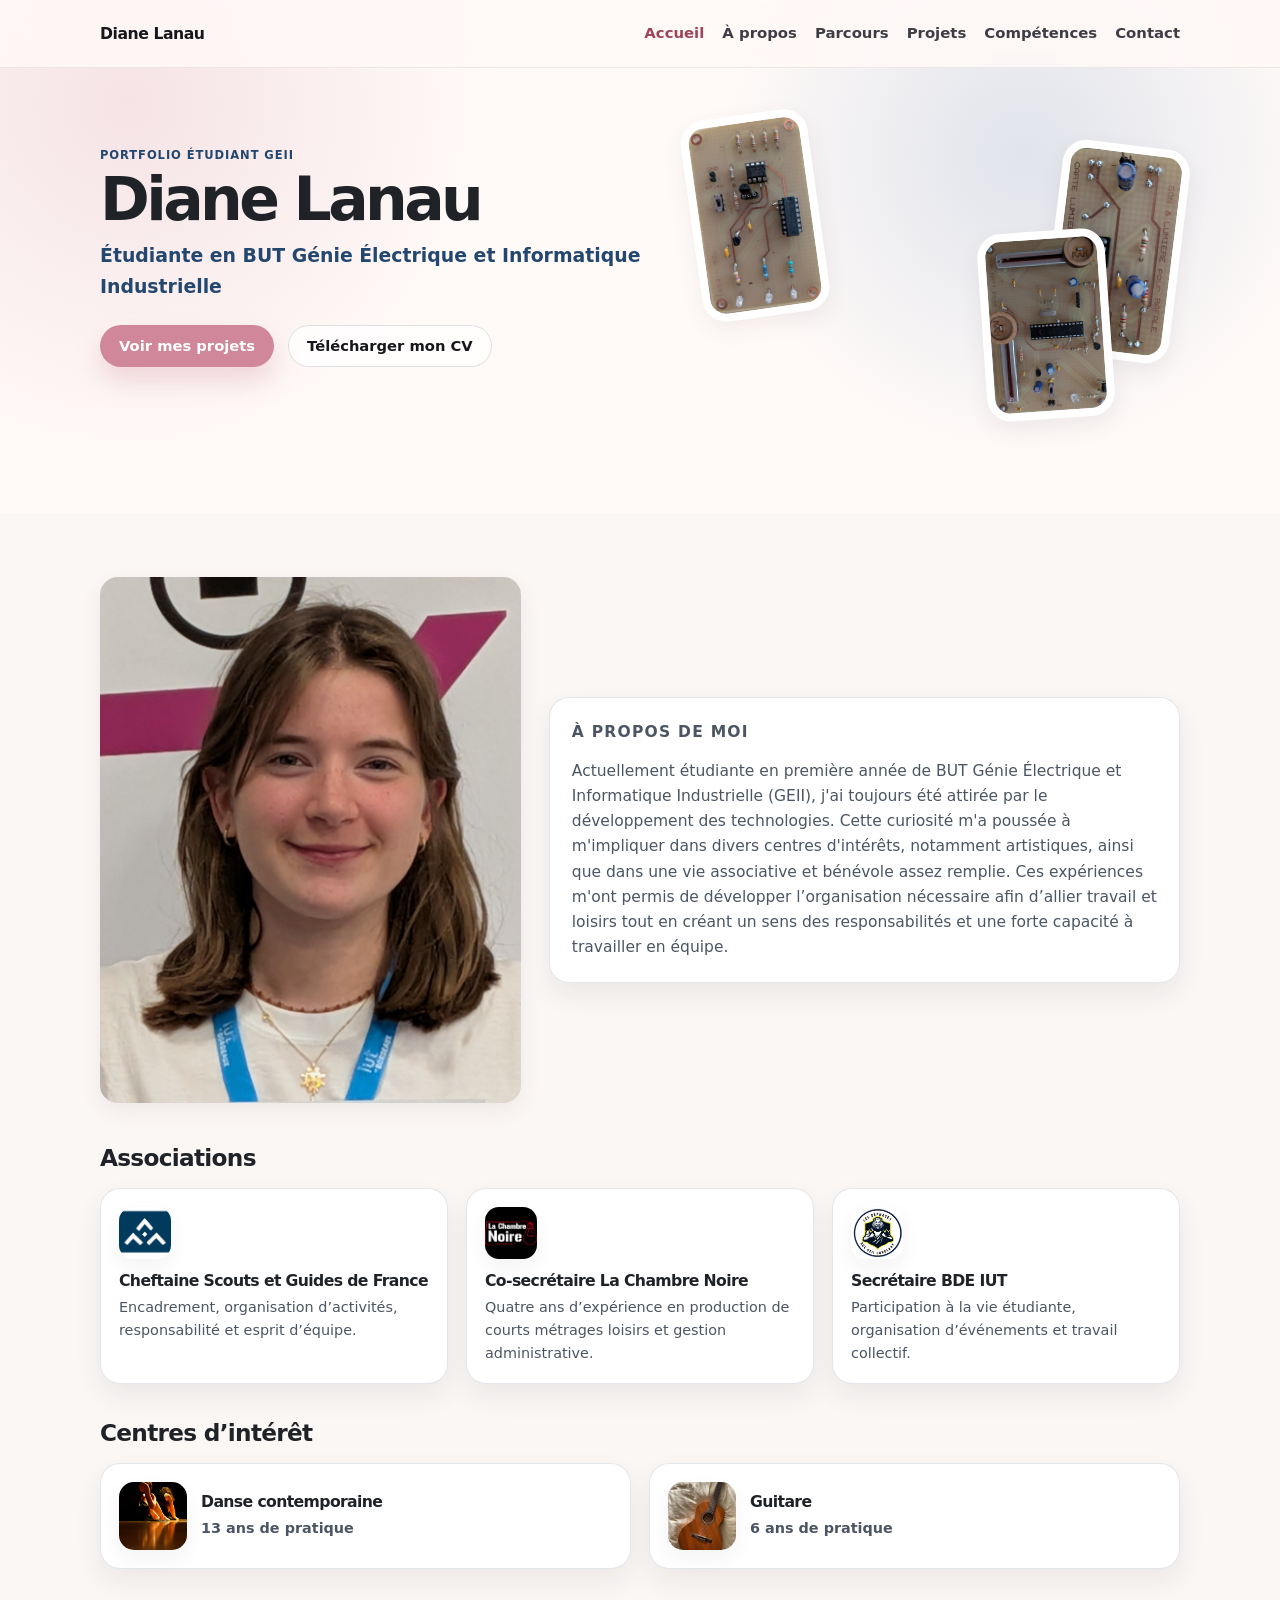
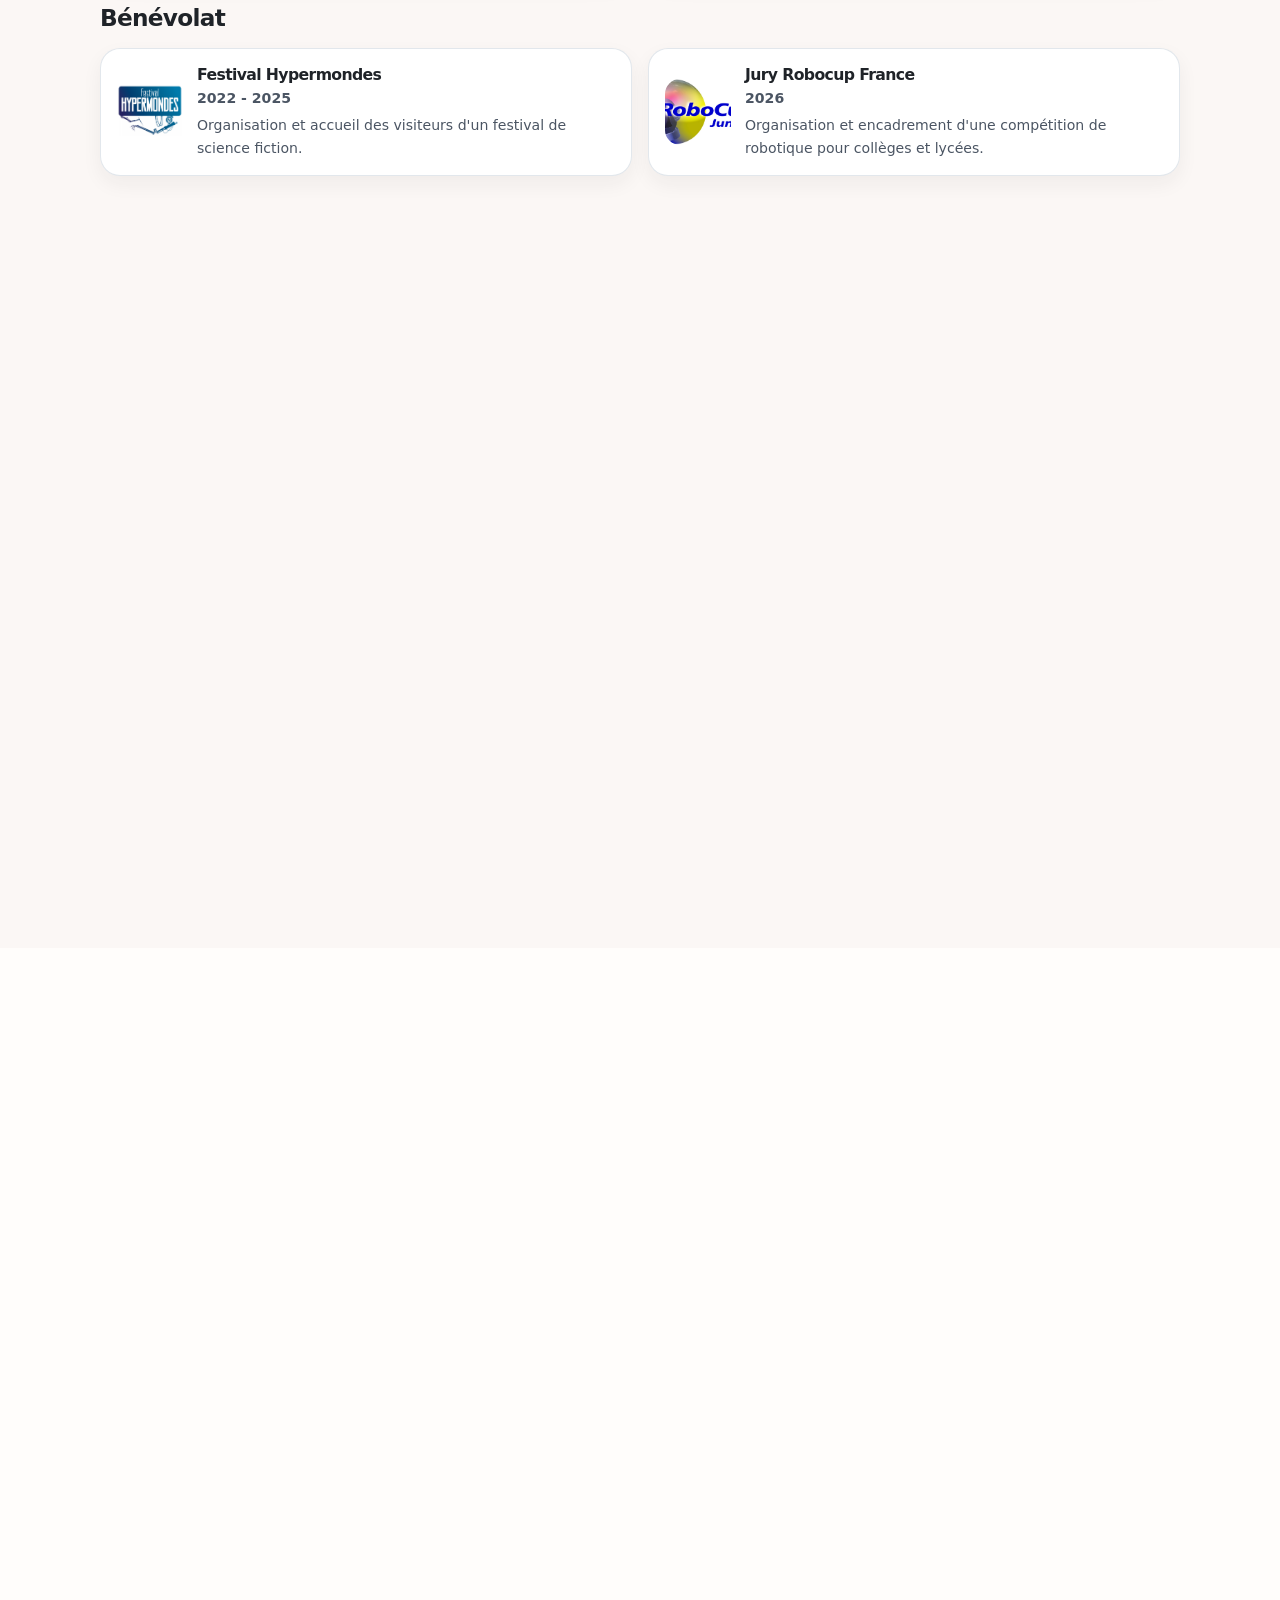
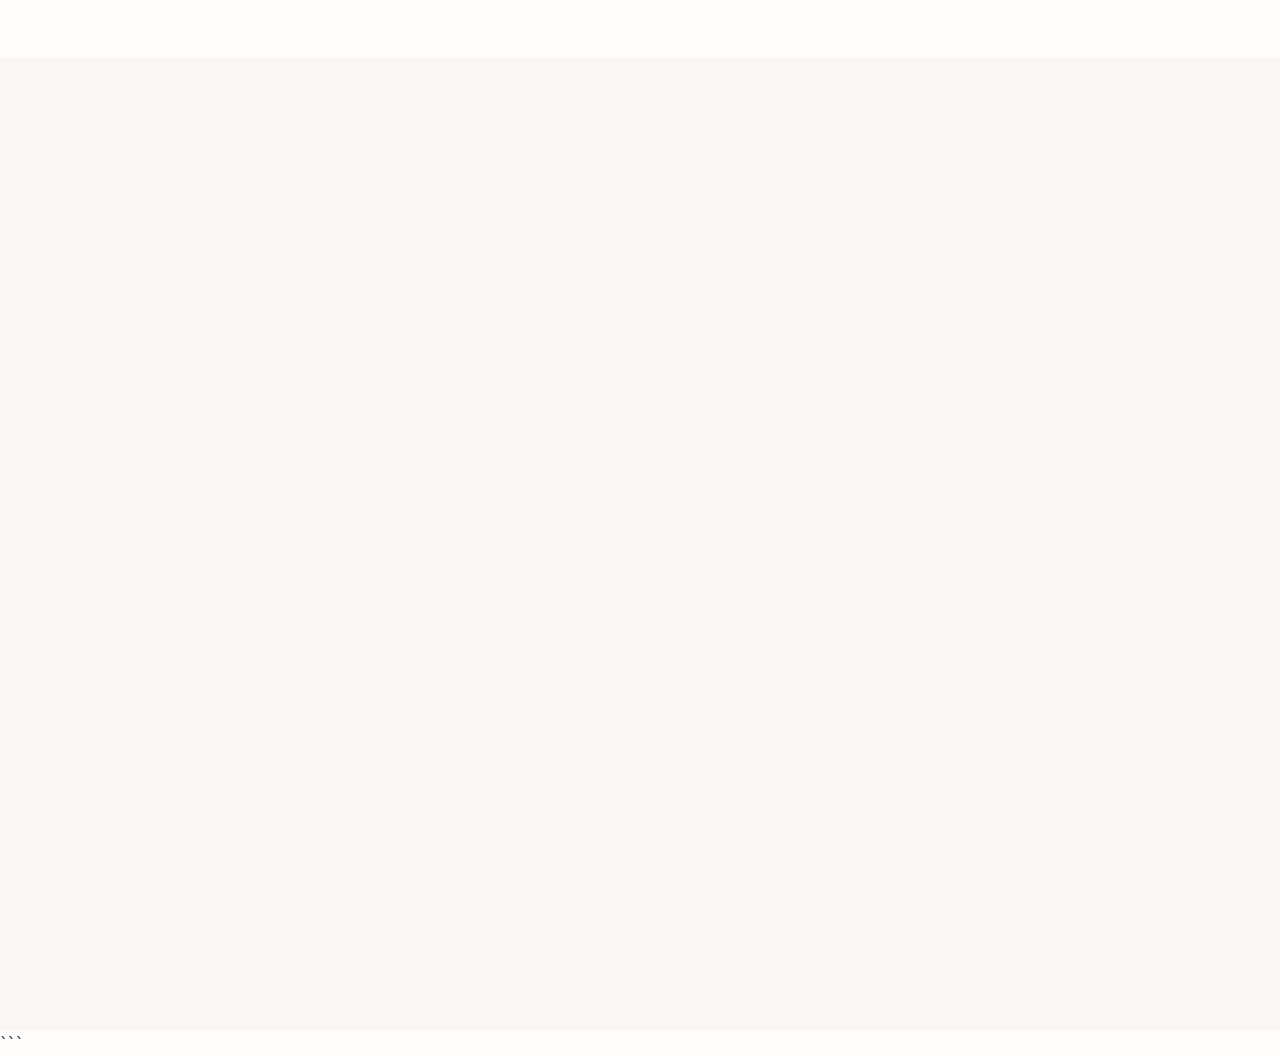
==== index.html @ 077d5410 "Add files via upload" ====
﻿<!DOCTYPE html>
<html lang="fr">
<head>
  <meta charset="UTF-8" />
  <meta name="viewport" content="width=device-width, initial-scale=1.0" />
  <meta name="description" content="Portfolio étudiant de Diane Lanau, étudiante en BUT GEII." />
  <title>Diane Lanau | Portfolio GEII</title>
  <link rel="stylesheet" href="style.css" />

  <style>
    :root {
      --fond-page: #fffdfb;
      --fond-doux: #fbf7f5;
      --fond-carte: #ffffff;

      --rose-poudre: #d7a7b3;
      --rose-poudre-clair: #f7eef1;
      --rose-poudre-fonce: #ad6f7f;

      --bleu-geii: #24476f;
      --bleu-geii-clair: #edf3f9;

      --texte-principal: #1f2328;
      --texte-secondaire: #4b5563;
      --texte-discret: #6b7280;

      --bordure: rgba(36, 71, 111, 0.13);
      --ombre: 0 12px 28px rgba(31, 35, 40, 0.07);
      --ombre-legere: 0 8px 20px rgba(31, 35, 40, 0.055);

      --radius-grand: 20px;
      --radius-moyen: 16px;
      --radius-petit: 12px;
    }

    body {
      color: var(--texte-principal);
      background: var(--fond-page);
      line-height: 1.62;
    }

    .section-padding {
      padding-top: 64px;
      padding-bottom: 64px;
    }

    .soft-bg {
      background: var(--fond-doux);
    }

    .card {
      border: 1px solid var(--bordure);
      box-shadow: var(--ombre);
      border-radius: var(--radius-grand);
      background: var(--fond-carte);
    }

    .section-heading {
      max-width: 760px;
      margin-bottom: 28px;
    }

    .section-heading h2 {
      font-size: clamp(1.45rem, 2.6vw, 2rem);
      line-height: 1.16;
      letter-spacing: -0.03em;
      color: var(--texte-principal);
      margin-bottom: 10px;
    }

    .section-heading p {
      color: var(--texte-secondaire);
      font-size: 0.96rem;
    }

    .compact-heading {
      margin-bottom: 16px;
    }

    .compact-heading h2 {
      font-size: clamp(1.12rem, 2vw, 1.45rem);
    }

    .eyebrow {
      color: var(--bleu-geii);
      font-weight: 750;
      letter-spacing: 0.08em;
      text-transform: uppercase;
      font-size: 0.72rem;
    }

    .hero h1 {
      font-size: clamp(2.3rem, 5.5vw, 3.75rem);
      letter-spacing: -0.06em;
      line-height: 0.95;
      color: var(--texte-principal);
    }

    .hero-subtitle {
      font-size: clamp(0.98rem, 2vw, 1.18rem);
      color: var(--bleu-geii);
      font-weight: 650;
    }

    .hero-intro,
    .card p {
      color: var(--texte-secondaire);
    }

    .intro-card h2 {
      font-size: clamp(1.25rem, 2.2vw, 1.65rem);
      line-height: 1.2;
      letter-spacing: -0.03em;
      color: var(--texte-principal);
    }

    .about-main {
      margin-bottom: 42px;
    }

    .about-detail-block {
      margin-top: 36px;
    }

    /* =====================================================
       À PROPOS : images non techniques plus sobres
    ====================================================== */
    .feature-card,
    .interest-card,
    .volunteer-card {
      padding: 18px;
    }

    .feature-card img {
      width: 52px;
      height: 52px;
      object-fit: cover;
      border-radius: 14px;
      margin-bottom: 12px;
      box-shadow: var(--ombre-legere);
    }

    .feature-card h3,
    .interest-card h3,
    .volunteer-card h3 {
      font-size: 0.98rem;
      line-height: 1.25;
      margin-bottom: 5px;
      color: var(--texte-principal);
    }

    .feature-card p,
    .interest-card p,
    .volunteer-card p {
      font-size: 0.9rem;
      margin-bottom: 0;
    }

    .interest-card {
      display: flex;
      align-items: center;
      gap: 14px;
    }

    .interest-card img {
      width: 68px;
      height: 68px;
      object-fit: cover;
      border-radius: 15px;
      flex: 0 0 68px;
      box-shadow: var(--ombre-legere);
    }

    .tag {
      color: var(--rose-poudre-fonce);
      font-weight: 700;
      font-size: 0.82rem;
      margin-bottom: 5px;
    }

    /* =====================================================
       BÉNÉVOLAT COMPACT
    ====================================================== */
    .volunteer-compact-grid {
      display: grid;
      grid-template-columns: repeat(2, minmax(0, 1fr));
      gap: 16px;
    }

    .volunteer-card.compact {
      display: grid;
      grid-template-columns: 66px 1fr;
      align-items: center;
      gap: 14px;
      padding: 16px;
      box-shadow: var(--ombre-legere);
    }

    .volunteer-card.compact img {
      width: 66px;
      height: 66px;
      object-fit: cover;
      border-radius: 15px;
      margin: 0;
    }

    .volunteer-card.compact h3 {
      margin-bottom: 2px;
      font-size: 0.98rem;
    }

    .volunteer-card.compact p {
      margin: 0;
      font-size: 0.88rem;
    }

    .volunteer-card.compact .tag {
      margin-bottom: 4px;
    }

    /* =====================================================
       PARCOURS
    ====================================================== */
    .timeline {
      position: relative;
    }

    .timeline-item {
      overflow: visible;
    }

    .timeline-item h3 {
      font-size: 1.05rem;
      color: var(--texte-principal);
    }

    /* =====================================================
       PROJETS : cartes plus simples, sans tableaux
    ====================================================== */
    .project-card {
      overflow: hidden;
      display: flex;
      flex-direction: column;
      border-radius: var(--radius-grand);
    }

    .project-card img {
      height: 138px;
      width: 100%;
      object-fit: cover;
      border-bottom: 1px solid var(--bordure);
    }

    .project-content {
      padding: 18px;
      display: flex;
      flex-direction: column;
      flex: 1;
    }

    .project-content h3 {
      font-size: 1rem;
      line-height: 1.25;
      letter-spacing: -0.015em;
      margin-bottom: 9px;
      color: var(--texte-principal);
    }

    .project-content p {
      font-size: 0.9rem;
      margin-bottom: 14px;
    }

    .project-description {
      flex: 1;
    }

    .text-link {
      color: var(--bleu-geii);
      font-weight: 750;
      text-decoration: none;
      font-size: 0.92rem;
      margin-top: auto;
    }

    .text-link:hover {
      color: var(--rose-poudre-fonce);
    }

    /* =====================================================
       COMPÉTENCES : plus linéaires, moins en colonnes
    ====================================================== */
    .competency-grid {
      display: grid;
      grid-template-columns: 1fr;
      gap: 22px;
      max-width: 980px;
      margin: 0 auto;
    }

    .competency-card {
      padding: 0;
      overflow: hidden;
      background: var(--fond-carte);
      border-radius: 22px;
      box-shadow: var(--ombre);
    }

    .competency-header {
      display: grid;
      grid-template-columns: 52px 1fr;
      gap: 16px;
      align-items: start;
      padding: 20px;
      border-bottom: 1px solid var(--bordure);
      background:
        linear-gradient(135deg, rgba(255, 255, 255, 1), rgba(247, 238, 241, 0.72));
    }

    .competency-code {
      width: 52px;
      height: 52px;
      display: grid;
      place-items: center;
      border-radius: 17px;
      background: var(--bleu-geii);
      color: white;
      font-weight: 850;
      font-size: 0.96rem;
      box-shadow: 0 10px 20px rgba(36, 71, 111, 0.18);
    }

    .competency-header h3 {
      font-size: clamp(1.02rem, 1.9vw, 1.25rem);
      line-height: 1.2;
      letter-spacing: -0.025em;
      margin: 2px 0 8px;
      color: var(--texte-principal);
    }

    .competency-header p:last-child {
      margin-bottom: 0;
      font-size: 0.91rem;
    }

    .ac-list {
      display: grid;
      gap: 13px;
      padding: 18px 20px 20px;
    }

    .ac-item {
      border: 1px solid var(--bordure);
      border-radius: var(--radius-moyen);
      background: #ffffff;
      overflow: hidden;
    }

    .ac-item summary {
      list-style: none;
      cursor: pointer;
      padding: 15px 92px 15px 16px;
      position: relative;
      color: var(--texte-principal);
      font-weight: 800;
      font-size: 0.92rem;
      line-height: 1.35;
      background: #ffffff;
    }

    .ac-item summary::-webkit-details-marker {
      display: none;
    }

    .ac-item summary::after {
      content: "ouvrir";
      position: absolute;
      right: 16px;
      top: 15px;
      color: var(--rose-poudre-fonce);
      font-size: 0.7rem;
      text-transform: uppercase;
      letter-spacing: 0.06em;
      font-weight: 850;
    }

    .ac-item[open] summary::after {
      content: "fermer";
    }

    .ac-content {
      padding: 0 16px 16px;
      color: var(--texte-secondaire);
    }

    .criteria-list {
      margin: 10px 0 16px;
      padding-left: 18px;
    }

    .criteria-list li {
      margin-bottom: 6px;
      font-size: 0.9rem;
    }

    .project-links {
      margin-top: 14px;
      padding: 14px;
      border-radius: 14px;
      background:
        linear-gradient(135deg, var(--rose-poudre-clair), var(--bleu-geii-clair));
      border: 1px solid var(--bordure);
    }

    .project-links span {
      display: block;
      margin-bottom: 8px;
      color: var(--rose-poudre-fonce);
      font-size: 0.72rem;
      font-weight: 900;
      text-transform: uppercase;
      letter-spacing: 0.08em;
    }

    .project-link-list {
      display: grid;
      gap: 9px;
    }

    .project-links a {
      display: flex;
      justify-content: space-between;
      gap: 12px;
      align-items: center;
      padding: 10px 12px;
      border-radius: 11px;
      background: rgba(255, 255, 255, 0.88);
      border: 1px solid rgba(36, 71, 111, 0.1);
      color: var(--bleu-geii);
      font-weight: 750;
      text-decoration: none;
      font-size: 0.9rem;
    }

    .project-links a::after {
      content: "→";
      color: var(--rose-poudre-fonce);
      font-weight: 900;
    }

    .project-links a:hover {
      color: var(--rose-poudre-fonce);
    }

    @media (max-width: 900px) {
      .volunteer-compact-grid {
        grid-template-columns: 1fr;
      }

      .section-padding {
        padding-top: 54px;
        padding-bottom: 54px;
      }

      .project-card img {
        height: 128px;
      }
    }

    @media (max-width: 560px) {
      .competency-header {
        grid-template-columns: 1fr;
      }

      .competency-code {
        width: fit-content;
        height: auto;
        padding: 8px 12px;
        border-radius: 999px;
      }

      .volunteer-card.compact {
        grid-template-columns: 58px 1fr;
      }

      .volunteer-card.compact img {
        width: 58px;
        height: 58px;
      }
    }
  </style>

  <script defer src="script.js"></script>
</head>

<body>
  <header class="site-header">
    <nav class="navbar container" aria-label="Navigation principale">
      <a class="logo" href="#accueil" aria-label="Retour à l'accueil">Diane Lanau</a>

      <button class="burger" aria-label="Ouvrir le menu" aria-expanded="false">
        <span></span>
        <span></span>
        <span></span>
      </button>

      <ul class="nav-links">
        <li><a href="#accueil">Accueil</a></li>
        <li><a href="#apropos">À propos</a></li>
        <li><a href="#parcours">Parcours</a></li>
        <li><a href="#projets">Projets</a></li>
        <li><a href="#competences">Compétences</a></li>
        <li><a href="#contact">Contact</a></li>
      </ul>
    </nav>
  </header>

  <main>
    <section id="accueil" class="hero section-padding">
      <div class="container hero-grid reveal">
        <div class="hero-text">
          <p class="eyebrow">Portfolio étudiant GEII</p>

          <h1>Diane Lanau</h1>

          <p class="hero-subtitle">
            Étudiante en BUT Génie Électrique et Informatique Industrielle
          </p>

          <div class="hero-actions">
            <a class="btn btn-primary" href="#projets">Voir mes projets</a>

            <a class="btn btn-secondary" href="assets/cv/cv-diane-lanau.pdf" download>
              Télécharger mon CV
            </a>
          </div>
        </div>

        <div class="hero-visual" aria-label="Photos et projets électroniques">
          

          <img
            class="floating-card floating-card-1"
            src="assets/images/photos/hero-project-1.jpg"
            alt="Emplacement image projet électronique 1"
          />

          <img
            class="floating-card floating-card-2"
            src="assets/images/photos/hero-project-2.jpg"
            alt="Emplacement image projet électronique 2"
          />

          <img
            class="floating-card floating-card-3"
            src="assets/images/photos/hero-project-3.jpg"
            alt="Emplacement image projet électronique 3"
          />
        </div>
      </div>
    </section>

    <section id="apropos" class="section-padding soft-bg">
      <div class="container reveal">
        <div class="two-columns about-main">
          <div class="image-frame">
            <img
              src="assets/images/photos/about.jpg"
              alt="Photo ou illustration pour la section à propos"
            />
          </div>

          <article class="card intro-card">
            <p class="eyebrow">À propos de moi</p>

            <p>
              Actuellement étudiante en première année de BUT Génie Électrique et Informatique Industrielle (GEII), j'ai toujours été attirée par le développement des technologies. 
              Cette curiosité m'a poussée à m'impliquer dans divers centres d'intérêts, notamment artistiques, ainsi que dans une vie associative et bénévole assez remplie.
              Ces expériences m'ont permis de développer l’organisation nécessaire afin d’allier travail et loisirs tout en créant un sens des responsabilités et une forte capacité à travailler en équipe.
            </p>
          </article>
        </div>

        <div class="about-detail-block">
          <div class="section-heading compact-heading">
            <h2>Associations</h2>
          </div>

          <div class="card-grid three-cols">
            <article class="card feature-card">
              <img
                src="assets/images/photos/association-scouts.jpg"
                alt="Emplacement logo Scouts et Guides de France"
              />

              <h3>Cheftaine Scouts et Guides de France</h3>

              <p>
                Encadrement, organisation d’activités, responsabilité et esprit d’équipe.
              </p>
            </article>

            <article class="card feature-card">
              <img
                src="assets/images/photos/association-chambre-noire.jpg"
                alt="Emplacement logo La Chambre Noire"
              />

              <h3>Co-secrétaire La Chambre Noire</h3>

              <p>
                Quatre ans d’expérience en production de courts métrages loisirs et gestion administrative.
              </p>
            </article>

            <article class="card feature-card">
              <img
                src="assets/images/photos/association-bde.jpg"
                alt="Emplacement logo BDE IUT"
              />

              <h3>Secrétaire BDE IUT</h3>

              <p>
                Participation à la vie étudiante, organisation d’événements
                et travail collectif.
              </p>
            </article>
          </div>
        </div>

        <div class="about-detail-block">
          <div class="section-heading compact-heading">
            <h2>Centres d’intérêt</h2>
          </div>

          <div class="card-grid two-cols">
            <article class="card interest-card">
              <img
                src="assets/images/photos/danse.jpg"
                alt="Emplacement image danse contemporaine"
              />

              <div>
                <h3>Danse contemporaine</h3>
                <p class="tag">13 ans de pratique</p>
              </div>
            </article>

            <article class="card interest-card">
              <img
                src="assets/images/photos/guitare.jpg"
                alt="Emplacement image guitare"
              />

              <div>
                <h3>Guitare</h3>
                <p class="tag">6 ans de pratique</p>
              </div>
            </article>
          </div>
        </div>

        <div class="about-detail-block">
          <div class="section-heading compact-heading">
            <h2>Bénévolat</h2>
          </div>

          <div class="volunteer-compact-grid">
            <article class="card volunteer-card compact">
              <img
                src="assets/images/photos/hypermondes.jpg"
                alt="Emplacement image Festival Hypermondes"
              />

              <div>
                <h3>Festival Hypermondes</h3>
                <p class="tag">2022 - 2025</p>
                <p>
                  Organisation et accueil des visiteurs d'un festival de science fiction.
                </p>
              </div>
            </article>

            <article class="card volunteer-card compact">
              <img
                src="assets/images/photos/robocup.jpg"
                alt="Emplacement image Jury Robocup France"
              />

              <div>
                <h3>Jury Robocup France</h3>
                <p class="tag">2026</p>
                <p>
                  Organisation et encadrement d'une compétition de robotique pour collèges et lycées.
                </p>
              </div>
            </article>
          </div>
        </div>
      </div>
    </section>

    <section id="parcours" class="section-padding soft-bg">
      <div class="container reveal">
        <div class="section-heading">
          <p class="eyebrow">Chronologie</p>

          <h2>Parcours</h2>
        </div>

        <div class="timeline">
          <article class="timeline-item card">
            <span class="timeline-date">2025-2026</span>
            <h3>BUT GEII</h3>
            <p>
              Première année en Génie Électrique et Informatique Industrielle :
              électronique, automatisme, informatique industrielle et électrotechnique.
            </p>
          </article>

          <article class="timeline-item card">
            <span class="timeline-date">2025-2026</span>
            <h3>DU ROBOTIQUE</h3>
            <p>
              Diplôme Universitaire parallèle en robotique autonome.
            </p>
          </article>

          <article class="timeline-item card">
            <span class="timeline-date">2025</span>
            <h3>Baccalauréat Général</h3>
            <p>
              Baccalauréat Général Anglais SVT - Mention Bien - Spécialités Mathématiques, Physique-Chimie, Sciences et Vie de la Terre.
            </p>
          </article>
        </div>
      </div>
    </section>

    <section id="projets" class="section-padding">
      <div class="container reveal">
        <div class="section-heading">
          <p class="eyebrow">Réalisations</p>

          <h2>Projets</h2>
        </div>

        <div class="card-grid three-cols">
          <article class="card project-card">
            <img
              src="assets/images/photos/project-rafale-card.jpg"
              alt="Emplacement image carte lumière Rafale miniature"
            />

            <div class="project-content">
              <h3>Carte lumière pour Rafale miniature</h3>

              <p class="project-description">
                Premier projet de découverte autour du circuit imprimé. Il m’a permis de comprendre
                les bases du routage, de la fabrication d’une carte et des premières vérifications
                à l’aide d’appareils de mesure.
              </p>

              <a class="text-link" href="pages/projet-rafale.html">
                Voir le projet
              </a>
            </div>
          </article>

          <article class="card project-card">
            <img
              src="assets/images/photos/project-thermometre-card.jpg"
              alt="Emplacement image thermomètre de bain avec LEDs"
            />

            <div class="project-content">
              <h3>Thermomètre de bain avec LEDs</h3>

              <p class="project-description">
                Projet de conception plus complet autour d’un thermomètre indiquant la température
                de l’eau grâce à trois LEDs. Il montre une progression dans le dimensionnement,
                la conception préliminaire et la vérification.
              </p>

              <a class="text-link" href="pages/projet-thermometre.html">
                Voir le projet
              </a>
            </div>
          </article>

          <article class="card project-card">
            <img
              src="assets/images/photos/project-kart-card.jpg"
              alt="Emplacement image kart à hélice"
            />

            <div class="project-content">
              <h3>Kart à Hélice télécommandé</h3>

              <p class="project-description">
                Projet complet mêlant toutes les phases de création d'un projet.
                Le système repose sur un émetteur, un récepteur et une liaison infrarouge permettant
                de piloter un kart.
              </p>

              <a class="text-link" href="pages/projet-kah.html">
                Voir le projet
              </a>
            </div>
          </article>
        </div>
      </div>
    </section>

    <section id="competences" class="section-padding soft-bg">
      <div class="container reveal">
        <div class="section-heading">
          <p class="eyebrow">Référentiel GEII — BUT1</p>

          <h2>Compétences</h2>

          <p>
            En première année, je présente mes acquis à travers deux compétences :
            <strong>concevoir</strong> et <strong>vérifier</strong>. Les sous-compétences ci-dessous
            renvoient directement vers les projets où elles sont expliquées.
          </p>
        </div>

        <div class="competency-grid">
          <article class="card competency-card">
            <div class="competency-header">
              <span class="competency-code">C1</span>

              <div>
                <p class="eyebrow">Compétence 1</p>

                <h3>Concevoir la partie GEII d’un système industriel</h3>

                <p>
                  Mener une conception partielle intégrant une démarche projet.
                </p>
              </div>
            </div>

            <div class="ac-list">
              <details class="ac-item">
                <summary>
                  AC11.01 — Produire une analyse fonctionnelle d’un système simple
                </summary>

                <div class="ac-content">
                  <ul class="criteria-list">
                    <li>
                      Comprendre le besoin et les fonctions attendues du système.
                    </li>

                    <li>
                      Identifier les éléments nécessaires sans chercher immédiatement
                      les références définitives.
                    </li>

                    <li>
                      Choisir une architecture générale cohérente avec le cahier des charges.
                    </li>
                  </ul>

                  <div class="project-links">
                    <span>Projets associés</span>

                    <div class="project-link-list">
                      <a href="pages/projet-thermometre.html#tdb-ac1101">
                        Thermomètre de bain — conception préliminaire
                      </a>

                      <a href="pages/projet-kah.html#kah-ac1101">
                        Kart à Hélice — analyse fonctionnelle émetteur/récepteur
                      </a>
                    </div>
                  </div>
                </div>
              </details>

              <details class="ac-item">
                <summary>
                  AC11.02 — Réaliser un prototype pour des solutions techniques matérielles et/ou logicielles
                </summary>

                <div class="ac-content">
                  <ul class="criteria-list">
                    <li>
                      Dimensionner les composants et justifier les choix techniques.
                    </li>

                    <li>
                      Réaliser un schéma électrique servant de référence au routage.
                    </li>

                    <li>
                      Passer de la conception à une carte fabriquée et testable.
                    </li>
                  </ul>

                  <div class="project-links">
                    <span>Projets associés</span>

                    <div class="project-link-list">
                      <a href="pages/projet-rafale.html#rafale-ac1102">
                        Carte lumière pour Rafale — routage et prototype
                      </a>

                      <a href="pages/projet-thermometre.html#tdb-ac1102">
                        Thermomètre de bain — schéma, dimensionnement et prototype
                      </a>

                      <a href="pages/projet-kah.html#kah-ac1102">
                        Kart à Hélice — conception du prototype
                      </a>
                    </div>
                  </div>
                </div>
              </details>

              <details class="ac-item">
                <summary>
                  AC11.03 — Rédiger un dossier de fabrication à partir d’un dossier de conception
                </summary>

                <div class="ac-content">
                  <ul class="criteria-list">
                    <li>
                      Produire des documents techniques professionnels et exploitables.
                    </li>

                    <li>
                      Organiser les informations de conception, fabrication et vérification.
                    </li>

                    <li>
                      Adapter les documents aux attentes du projet et du client.
                    </li>
                  </ul>

                  <div class="project-links">
                    <span>Projets associés</span>

                    <div class="project-link-list">
                      <a href="pages/projet-thermometre.html#tdb-ac1103">
                        Thermomètre de bain — DDC, DDF et DDV
                      </a>

                      <a href="pages/projet-kah.html#kah-ac1103">
                        Kart à Hélice — DDF émetteur et récepteur
                      </a>
                    </div>
                  </div>
                </div>
              </details>
            </div>
          </article>

          <article class="card competency-card">
            <div class="competency-header">
              <span class="competency-code">C2</span>

              <div>
                <p class="eyebrow">Compétence 2</p>

                <h3>Vérifier la partie GEII d’un système industriel</h3>

                <p>
                  Appliquer une démarche d’essais, repérer les problèmes
                  et expliquer les dysfonctionnements.
                </p>
              </div>
            </div>

            <div class="ac-list">
              <details class="ac-item">
                <summary>
                  AC12.01 — Appliquer une procédure d’essais
                </summary>

                <div class="ac-content">
                  <ul class="criteria-list">
                    <li>
                      Vérifier le fonctionnement du système par rapport aux exigences.
                    </li>

                    <li>
                      Utiliser les appareils ou conditions de test adaptés.
                    </li>

                    <li>
                      Comparer les résultats obtenus aux seuils attendus.
                    </li>
                  </ul>

                  <div class="project-links">
                    <span>Projets associés</span>

                    <div class="project-link-list">
                      <a href="pages/projet-rafale.html#rafale-ac1201">
                        Carte lumière pour Rafale — essais de fonctionnement
                      </a>

                      <a href="pages/projet-thermometre.html#tdb-ac1201">
                        Thermomètre de bain — vérification des seuils de température
                      </a>

                      <a href="pages/projet-kah.html#kah-ac1201">
                        Kart à Hélice — procédures d’essais
                      </a>
                    </div>
                  </div>
                </div>
              </details>

              <details class="ac-item">
                <summary>
                  AC12.02 — Identifier un dysfonctionnement
                </summary>

                <div class="ac-content">
                  <ul class="criteria-list">
                    <li>
                      Repérer un comportement non conforme.
                    </li>

                    <li>
                      Identifier si le problème vient du montage, de la mesure,
                      du réglage ou des conditions de test.
                    </li>

                    <li>
                      Proposer une solution cohérente pour poursuivre la vérification.
                    </li>
                  </ul>

                  <div class="project-links">
                    <span>Projets associés</span>

                    <div class="project-link-list">
                      <a href="pages/projet-rafale.html#rafale-ac1202">
                        Carte lumière pour Rafale — difficultés de mesure
                      </a>

                      <a href="pages/projet-thermometre.html#tdb-ac1202">
                        Thermomètre de bain — seuils décalés et étuve non homogène
                      </a>

                      <a href="pages/projet-kah.html#kah-ac1202">
                        Kart à Hélice — identification des non-conformités
                      </a>
                    </div>
                  </div>
                </div>
              </details>
            </div>
          </article>
        </div>
      </div>
    </section>
  </main>
</body>
</html>

```
---- style.css ----
/* =========================================================
   PORTFOLIO DIANE LANAU
   Fichier CSS principal
   Pour modifier les couleurs du site, change les variables ci-dessous.
========================================================= */

:root {
  --bg: #fff8f7;
  --bg-soft: #f9eef1;
  --card: #ffffff;
  --accent: #d89aaa;
  --accent-dark: #b8667a;
  --blue-geii: #245a9b;
  --text: #26252a;
  --muted: #6f6a72;
  --line: rgba(38, 37, 42, 0.10);
  --shadow: 0 18px 45px rgba(74, 48, 63, 0.12);
  --shadow-soft: 0 12px 28px rgba(74, 48, 63, 0.08);
  --radius: 24px;
  --radius-small: 16px;
  --container: 1120px;
  --header-height: 78px;
}

* {
  box-sizing: border-box;
  margin: 0;
  padding: 0;
}

html {
  scroll-behavior: smooth;
  scroll-padding-top: calc(var(--header-height) + 20px);
}

body {
  font-family: Inter, ui-sans-serif, system-ui, -apple-system, BlinkMacSystemFont, "Segoe UI", sans-serif;
  color: var(--text);
  background: var(--bg);
  line-height: 1.65;
  overflow-x: hidden;
}

img {
  display: block;
  width: 100%;
  height: auto;
}

a {
  color: inherit;
  text-decoration: none;
}

p {
  color: var(--muted);
}

.container {
  width: min(100% - 40px, var(--container));
  margin-inline: auto;
}

.section-padding {
  padding: 110px 0;
}

.soft-bg {
  background: linear-gradient(180deg, rgba(249, 238, 241, 0.75), rgba(255, 248, 247, 0.95));
}

.card {
  background: rgba(255, 255, 255, 0.86);
  border: 1px solid rgba(255, 255, 255, 0.70);
  border-radius: var(--radius);
  box-shadow: var(--shadow-soft);
  padding: 28px;
  backdrop-filter: blur(14px);
}

.card:hover {
  transform: translateY(-4px);
  box-shadow: var(--shadow);
}

.card,
.btn,
.text-link,
.gallery-item img,
.back-to-top {
  transition: transform 0.25s ease, box-shadow 0.25s ease, background 0.25s ease, color 0.25s ease;
}

.site-header {
  position: fixed;
  top: 0;
  left: 0;
  width: 100%;
  height: var(--header-height);
  z-index: 1000;
  border-bottom: 1px solid rgba(38, 37, 42, 0.08);
  background: rgba(255, 248, 247, 0.86);
  backdrop-filter: blur(18px);
}

.navbar {
  height: 100%;
  display: flex;
  align-items: center;
  justify-content: space-between;
  gap: 24px;
}

.logo {
  font-weight: 800;
  letter-spacing: -0.03em;
  color: var(--text);
}

.nav-links {
  display: flex;
  align-items: center;
  gap: 18px;
  list-style: none;
  font-size: 0.93rem;
}

.nav-links a {
  color: var(--muted);
  font-weight: 600;
}

.nav-links a:hover,
.nav-links a.active {
  color: var(--accent-dark);
}

.burger {
  display: none;
  width: 44px;
  height: 44px;
  border: 0;
  border-radius: 999px;
  background: var(--card);
  box-shadow: var(--shadow-soft);
  cursor: pointer;
}

.burger span {
  display: block;
  width: 20px;
  height: 2px;
  margin: 5px auto;
  background: var(--text);
  border-radius: 999px;
}

.hero {
  min-height: 100vh;
  display: flex;
  align-items: center;
  padding-top: calc(var(--header-height) + 70px);
  background:
    radial-gradient(circle at 10% 20%, rgba(216, 154, 170, 0.24), transparent 30%),
    radial-gradient(circle at 80% 30%, rgba(36, 90, 155, 0.14), transparent 28%),
    var(--bg);
}

.hero-grid {
  display: grid;
  grid-template-columns: 1fr 0.9fr;
  align-items: center;
  gap: 70px;
}

.eyebrow {
  color: var(--accent-dark);
  text-transform: uppercase;
  letter-spacing: 0.16em;
  font-size: 0.78rem;
  font-weight: 800;
  margin-bottom: 10px;
}

h1,
h2,
h3 {
  line-height: 1.13;
  letter-spacing: -0.04em;
  color: var(--text);
}

h1 {
  font-size: clamp(3.2rem, 8vw, 6.6rem);
  margin-bottom: 16px;
}

h2 {
  font-size: clamp(2rem, 4vw, 3.2rem);
  margin-bottom: 18px;
}

h3 {
  font-size: 1.2rem;
  margin-bottom: 10px;
}

.hero-subtitle {
  font-size: clamp(1.1rem, 2vw, 1.45rem);
  color: var(--blue-geii);
  font-weight: 700;
  margin-bottom: 16px;
}

.hero-intro {
  max-width: 620px;
  font-size: 1.05rem;
}

.hero-actions {
  display: flex;
  flex-wrap: wrap;
  gap: 14px;
  margin-top: 34px;
}

.btn {
  display: inline-flex;
  align-items: center;
  justify-content: center;
  min-height: 48px;
  padding: 0 22px;
  border-radius: 999px;
  font-weight: 800;
  border: 1px solid transparent;
}

.btn:hover {
  transform: translateY(-2px);
}

.btn-primary {
  background: var(--accent);
  color: white;
  box-shadow: 0 14px 24px rgba(216, 154, 170, 0.34);
}

.btn-primary:hover {
  background: var(--accent-dark);
}

.btn-secondary {
  background: rgba(255, 255, 255, 0.75);
  color: var(--text);
  border-color: var(--line);
}

.hero-visual {
  position: relative;
  min-height: 500px;
  display: grid;
  place-items: center;
}

.profile-photo {
  position: relative;
  z-index: 2;
  max-width: 330px;
  border-radius: 50%;
  box-shadow: var(--shadow);
  border: 12px solid rgba(255, 255, 255, 0.80);
}

.floating-card {
  position: absolute;
  width: 150px;
  border-radius: 24px;
  box-shadow: var(--shadow-soft);
  border: 8px solid rgba(255, 255, 255, 0.82);
  background: var(--card);
}

.floating-card-1 {
  left: 0;
  top: 50px;
  transform: rotate(-8deg);
}

.floating-card-2 {
  right: 0;
  top: 80px;
  transform: rotate(7deg);
}

.floating-card-3 {
  right: 70px;
  bottom: 30px;
  transform: rotate(-4deg);
}

.two-columns {
  display: grid;
  grid-template-columns: 0.8fr 1.2fr;
  gap: 42px;
  align-items: center;
}

.image-frame img {
  border-radius: var(--radius);
  box-shadow: var(--shadow-soft);
}

.intro-card p + p {
  margin-top: 14px;
}

.mini-stats {
  display: grid;
  grid-template-columns: repeat(3, 1fr);
  gap: 12px;
  margin-top: 24px;
}

.mini-stats div {
  padding: 16px;
  border-radius: var(--radius-small);
  background: var(--bg-soft);
}

.mini-stats strong,
.mini-stats span {
  display: block;
}

.mini-stats span {
  color: var(--muted);
  font-size: 0.9rem;
}

.section-heading {
  max-width: 720px;
  margin-bottom: 42px;
}

.section-heading.center {
  text-align: center;
  margin-inline: auto;
}

.card-grid {
  display: grid;
  gap: 24px;
}

.three-cols {
  grid-template-columns: repeat(3, 1fr);
}

.two-cols {
  grid-template-columns: repeat(2, 1fr);
}

.feature-card img,
.volunteer-card img,
.project-card img {
  border-radius: 18px;
  margin-bottom: 20px;
  aspect-ratio: 4 / 3;
  object-fit: cover;
}

.interest-card {
  display: grid;
  grid-template-columns: 160px 1fr;
  gap: 24px;
  align-items: center;
}

.interest-card img {
  border-radius: 20px;
  aspect-ratio: 1;
  object-fit: cover;
}

.tag {
  color: var(--blue-geii);
  font-weight: 800;
  margin-bottom: 8px;
}

.timeline {
  position: relative;
  display: grid;
  gap: 24px;
  padding-left: 28px;
}

.timeline::before {
  content: "";
  position: absolute;
  left: 6px;
  top: 10px;
  bottom: 10px;
  width: 2px;
  background: linear-gradient(var(--accent), var(--blue-geii));
}

.timeline-item {
  position: relative;
}

.timeline-item::before {
  content: "";
  position: absolute;
  left: -31px;
  top: 34px;
  width: 14px;
  height: 14px;
  border-radius: 50%;
  background: var(--accent);
  border: 4px solid var(--bg-soft);
}

.timeline-date {
  display: inline-flex;
  padding: 6px 12px;
  margin-bottom: 12px;
  border-radius: 999px;
  background: rgba(36, 90, 155, 0.10);
  color: var(--blue-geii);
  font-size: 0.86rem;
  font-weight: 800;
}

.project-card {
  padding: 0;
  overflow: hidden;
}

.project-card img {
  border-radius: 0;
  margin-bottom: 0;
}

.project-content {
  padding: 24px;
}

.text-link {
  display: inline-flex;
  margin-top: 18px;
  color: var(--accent-dark);
  font-weight: 900;
}

.text-link:hover {
  transform: translateX(3px);
}

.disabled-link {
  color: var(--muted);
  cursor: not-allowed;
}

.muted-card {
  opacity: 0.82;
}

.skills-grid {
  display: grid;
  grid-template-columns: repeat(3, 1fr);
  gap: 24px;
}

.skill-card p {
  min-height: 78px;
}

.progress {
  height: 10px;
  border-radius: 999px;
  background: rgba(216, 154, 170, 0.20);
  overflow: hidden;
  margin-top: 18px;
}

.progress span {
  display: block;
  width: var(--level);
  height: 100%;
  border-radius: inherit;
  background: linear-gradient(90deg, var(--accent), var(--blue-geii));
}

.contact-section {
  background:
    radial-gradient(circle at 20% 20%, rgba(216, 154, 170, 0.22), transparent 30%),
    radial-gradient(circle at 80% 80%, rgba(36, 90, 155, 0.14), transparent 30%),
    var(--bg);
}

.contact-card {
  text-align: center;
  max-width: 720px;
  margin-inline: auto;
}

.contact-links {
  display: flex;
  flex-wrap: wrap;
  justify-content: center;
  gap: 14px;
  margin-top: 28px;
}

.contact-links a {
  padding: 12px 18px;
  border-radius: 999px;
  background: var(--bg-soft);
  font-weight: 800;
}

.contact-links a:hover {
  background: var(--accent);
  color: white;
}

.back-to-top {
  position: fixed;
  right: 24px;
  bottom: 24px;
  width: 46px;
  height: 46px;
  border: 0;
  border-radius: 999px;
  background: var(--accent);
  color: white;
  font-size: 1.2rem;
  font-weight: 900;
  box-shadow: var(--shadow-soft);
  cursor: pointer;
  opacity: 0;
  pointer-events: none;
  transform: translateY(12px);
  z-index: 900;
}

.back-to-top.visible {
  opacity: 1;
  pointer-events: auto;
  transform: translateY(0);
}

/* =========================================================
   PAGE PROJET
========================================================= */

.project-page {
  background: var(--bg);
}

.project-hero {
  padding-top: calc(var(--header-height) + 80px);
  padding-bottom: 60px;
  background:
    radial-gradient(circle at 15% 20%, rgba(216, 154, 170, 0.20), transparent 32%),
    radial-gradient(circle at 80% 10%, rgba(36, 90, 155, 0.15), transparent 28%),
    var(--bg);
}

.project-hero-grid {
  display: grid;
  grid-template-columns: 1.05fr 0.95fr;
  gap: 42px;
  align-items: center;
}

.project-hero h1 {
  font-size: clamp(2.4rem, 6vw, 5rem);
}

.project-cover {
  border-radius: var(--radius);
  box-shadow: var(--shadow);
}

.summary-grid {
  display: grid;
  grid-template-columns: repeat(5, 1fr);
  gap: 16px;
  margin-top: 34px;
}

.summary-card {
  padding: 18px;
  border-radius: 18px;
  background: rgba(255, 255, 255, 0.75);
  box-shadow: var(--shadow-soft);
  font-weight: 800;
  text-align: center;
  color: var(--blue-geii);
}

.case-section {
  padding: 90px 0;
}

.case-section:nth-child(even) {
  background: var(--bg-soft);
}

.case-grid {
  display: grid;
  grid-template-columns: 0.9fr 1.1fr;
  gap: 34px;
  align-items: start;
}

.case-sidebar {
  position: sticky;
  top: calc(var(--header-height) + 30px);
}

.case-sidebar .number {
  display: inline-grid;
  place-items: center;
  width: 46px;
  height: 46px;
  border-radius: 50%;
  background: var(--accent);
  color: white;
  font-weight: 900;
  margin-bottom: 16px;
}

.case-content {
  display: grid;
  gap: 24px;
}

.action-list {
  display: grid;
  gap: 10px;
  list-style: none;
  margin-top: 16px;
}

.action-list li {
  position: relative;
  padding-left: 28px;
  color: var(--muted);
}

.action-list li::before {
  content: "✓";
  position: absolute;
  left: 0;
  color: var(--accent-dark);
  font-weight: 900;
}

.image-suggestions {
  display: grid;
  grid-template-columns: repeat(3, 1fr);
  gap: 14px;
}

.image-suggestion {
  border: 1px dashed rgba(36, 90, 155, 0.32);
  border-radius: 18px;
  padding: 16px;
  background: rgba(255, 255, 255, 0.58);
  color: var(--muted);
  font-size: 0.92rem;
}

.notice-grid {
  display: grid;
  grid-template-columns: repeat(2, 1fr);
  gap: 18px;
}

.notice {
  border-left: 5px solid var(--accent);
}

.notice.solution {
  border-left-color: var(--blue-geii);
}

.retrospective-grid,
.transversal-grid {
  display: grid;
  grid-template-columns: repeat(2, 1fr);
  gap: 24px;
}

.gallery-grid {
  display: grid;
  grid-template-columns: repeat(5, 1fr);
  gap: 16px;
}

.gallery-item {
  border: 0;
  background: transparent;
  cursor: zoom-in;
  text-align: left;
}

.gallery-item img {
  border-radius: 18px;
  aspect-ratio: 1;
  object-fit: cover;
  box-shadow: var(--shadow-soft);
}

.gallery-item:hover img {
  transform: translateY(-4px);
  box-shadow: var(--shadow);
}

.gallery-item span {
  display: block;
  margin-top: 8px;
  color: var(--muted);
  font-size: 0.88rem;
}

.lightbox {
  position: fixed;
  inset: 0;
  z-index: 2000;
  display: none;
  place-items: center;
  padding: 30px;
  background: rgba(19, 18, 22, 0.78);
}

.lightbox.open {
  display: grid;
}

.lightbox-content {
  max-width: 900px;
  width: min(100%, 900px);
  background: white;
  border-radius: 24px;
  padding: 18px;
  box-shadow: var(--shadow);
}

.lightbox-content img {
  border-radius: 18px;
  max-height: 70vh;
  object-fit: contain;
}

.lightbox-caption {
  margin-top: 12px;
  text-align: center;
  font-weight: 800;
  color: var(--text);
}

.lightbox-close {
  position: absolute;
  top: 22px;
  right: 24px;
  width: 44px;
  height: 44px;
  border: 0;
  border-radius: 999px;
  background: white;
  font-size: 1.6rem;
  cursor: pointer;
}

.reveal {
  opacity: 0;
  transform: translateY(24px);
  transition: opacity 0.7s ease, transform 0.7s ease;
}

.reveal.visible {
  opacity: 1;
  transform: translateY(0);
}

@media (max-width: 980px) {
  .nav-links {
    position: fixed;
    inset: var(--header-height) 16px auto 16px;
    display: none;
    flex-direction: column;
    align-items: flex-start;
    padding: 22px;
    border-radius: 22px;
    background: rgba(255, 255, 255, 0.96);
    box-shadow: var(--shadow);
  }

  .nav-links.open {
    display: flex;
  }

  .burger {
    display: block;
  }

  .hero-grid,
  .two-columns,
  .project-hero-grid,
  .case-grid {
    grid-template-columns: 1fr;
  }

  .hero-visual {
    min-height: 430px;
  }

  .three-cols,
  .skills-grid,
  .summary-grid {
    grid-template-columns: repeat(2, 1fr);
  }

  .case-sidebar {
    position: static;
  }

  .gallery-grid {
    grid-template-columns: repeat(3, 1fr);
  }
}

@media (max-width: 720px) {
  :root {
    --header-height: 70px;
  }

  .container {
    width: min(100% - 28px, var(--container));
  }

  .section-padding,
  .case-section {
    padding: 72px 0;
  }

  .hero {
    padding-top: calc(var(--header-height) + 40px);
  }

  .hero-grid {
    gap: 34px;
  }

  .hero-visual {
    min-height: 350px;
  }

  .profile-photo {
    max-width: 230px;
    border-width: 8px;
  }

  .floating-card {
    width: 108px;
    border-width: 5px;
  }

  .floating-card-2 {
    top: 50px;
  }

  .floating-card-3 {
    right: 18px;
  }

  .two-cols,
  .three-cols,
  .skills-grid,
  .summary-grid,
  .retrospective-grid,
  .transversal-grid,
  .notice-grid,
  .image-suggestions {
    grid-template-columns: 1fr;
  }

  .interest-card {
    grid-template-columns: 1fr;
  }

  .mini-stats {
    grid-template-columns: 1fr;
  }

  .card {
    padding: 22px;
  }

  .gallery-grid {
    grid-template-columns: repeat(2, 1fr);
  }
}

@media (prefers-reduced-motion: reduce) {
  html {
    scroll-behavior: auto;
  }

  *,
  *::before,
  *::after {
    transition: none !important;
    animation: none !important;
  }
}


/* =========================================================
   AJUSTEMENTS VERSION COMPÉTENCES GEII BUT1
========================================================= */
.about-main {
  margin-bottom: 72px;
}

.about-detail-block {
  margin-top: 68px;
}

.compact-heading {
  margin-bottom: 26px;
}

.competency-grid {
  display: grid;
  grid-template-columns: repeat(2, 1fr);
  gap: 26px;
  align-items: start;
}

.competency-card {
  display: grid;
  gap: 24px;
}

.competency-header {
  display: grid;
  grid-template-columns: 70px 1fr;
  gap: 18px;
  align-items: start;
}

.competency-code {
  display: inline-grid;
  place-items: center;
  width: 58px;
  height: 58px;
  border-radius: 18px;
  background: linear-gradient(135deg, var(--accent), var(--blue-geii));
  color: white;
  font-weight: 900;
  box-shadow: var(--shadow-soft);
}

.ac-list {
  display: grid;
  gap: 12px;
}

.ac-item {
  border: 1px solid var(--line);
  border-radius: 18px;
  background: rgba(255, 255, 255, 0.58);
  overflow: hidden;
}

.ac-item summary {
  cursor: pointer;
  padding: 16px 18px;
  font-weight: 900;
  color: var(--text);
  list-style: none;
}

.ac-item summary::-webkit-details-marker {
  display: none;
}

.ac-item summary::after {
  content: "+";
  float: right;
  color: var(--accent-dark);
  font-size: 1.2rem;
}

.ac-item[open] summary::after {
  content: "–";
}

.ac-content {
  border-top: 1px solid var(--line);
  padding: 18px;
}

.criteria-list {
  display: grid;
  gap: 9px;
  margin: 0 0 16px 0;
  padding-left: 18px;
  color: var(--muted);
}

.project-links {
  display: flex;
  flex-wrap: wrap;
  align-items: center;
  gap: 10px;
  padding-top: 14px;
  border-top: 1px dashed rgba(36, 90, 155, 0.22);
}

.project-links span {
  color: var(--muted);
  font-weight: 800;
}

.project-links a,
.return-link {
  display: inline-flex;
  align-items: center;
  min-height: 38px;
  padding: 8px 14px;
  border-radius: 999px;
  background: rgba(36, 90, 155, 0.10);
  color: var(--blue-geii);
  font-weight: 900;
}

.project-links a:hover,
.return-link:hover {
  background: var(--blue-geii);
  color: white;
  transform: translateY(-2px);
}

.return-link {
  margin-top: 18px;
}

.anchor-section,
.anchor-card {
  scroll-margin-top: calc(var(--header-height) + 24px);
}

@media (max-width: 980px) {
  .competency-grid {
    grid-template-columns: 1fr;
  }
}

@media (max-width: 720px) {
  .competency-header {
    grid-template-columns: 1fr;
  }

  .competency-code {
    width: 52px;
    height: 52px;
  }
}

/* =========================================================
   VERSION V3 — RENDU PLUS CONDENSÉ ET PLUS LISIBLE
   Objectif : titres moins grands, texte plus sombre, sections moins diluées.
========================================================= */
:root {
  --bg: #fffaf8;
  --bg-soft: #f8eef1;
  --card: #ffffff;
  --accent: #cf8799;
  --accent-dark: #9f4359;
  --blue-geii: #1f4f8c;
  --text: #17171b;
  --muted: #3f3d44;
  --line: rgba(23, 23, 27, 0.13);
  --shadow: 0 14px 34px rgba(74, 48, 63, 0.11);
  --shadow-soft: 0 8px 22px rgba(74, 48, 63, 0.075);
  --radius: 18px;
  --radius-small: 12px;
  --header-height: 68px;
}

body {
  line-height: 1.52;
  font-size: 0.98rem;
  color: var(--text);
}

p, li {
  color: var(--muted);
}

.container {
  width: min(100% - 44px, 1080px);
}

.section-padding {
  padding: 76px 0;
}

.case-section {
  padding: 64px 0;
}

.hero {
  min-height: auto;
  padding-top: calc(var(--header-height) + 68px);
  padding-bottom: 68px;
}

.hero-grid {
  gap: 48px;
}

h1 {
  font-size: clamp(2.45rem, 6vw, 4.6rem);
  margin-bottom: 12px;
}

h2 {
  font-size: clamp(1.55rem, 3vw, 2.35rem);
  margin-bottom: 12px;
}

h3 {
  font-size: 1.06rem;
  margin-bottom: 8px;
}

.hero-subtitle {
  font-size: clamp(1rem, 1.6vw, 1.18rem);
  margin-bottom: 12px;
}

.hero-intro,
.section-heading p,
.card p {
  font-size: 0.97rem;
}

.eyebrow {
  font-size: 0.68rem;
  letter-spacing: 0.13em;
  margin-bottom: 7px;
}

.card {
  padding: 22px;
  border-radius: var(--radius);
}

.card:hover {
  transform: translateY(-2px);
}

.btn {
  min-height: 42px;
  padding: 0 18px;
  font-size: 0.92rem;
}

.hero-actions {
  margin-top: 24px;
}

.hero-visual {
  min-height: 385px;
}

.profile-photo {
  max-width: 280px;
}

.floating-card {
  width: 128px;
}

.section-heading {
  max-width: 760px;
  margin-bottom: 34px;
}

.section-heading.center {
  margin-inline: auto;
}

.card-grid {
  gap: 18px;
}

.two-columns,
.case-grid {
  gap: 28px;
}

.about-main {
  margin-bottom: 44px;
}

.about-detail-block {
  margin-top: 42px;
}

.compact-heading {
  margin-bottom: 18px;
}

.feature-card img,
.volunteer-card img,
.project-card img {
  aspect-ratio: 16 / 10;
  object-fit: cover;
  border-radius: 14px;
  margin-bottom: 14px;
}

.interest-card img {
  aspect-ratio: 4 / 3;
  object-fit: cover;
  border-radius: 14px;
}

.image-frame img,
.project-cover {
  object-fit: cover;
}

.image-frame img {
  aspect-ratio: 4 / 5;
  border-radius: 18px;
}

.project-cover {
  aspect-ratio: 16 / 10;
  border-radius: 20px;
}

.timeline {
  gap: 18px;
}

.timeline-item {
  padding: 20px 22px;
}

.timeline-date,
.tag {
  color: var(--accent-dark);
}

.competency-grid {
  gap: 20px;
}

.competency-card {
  gap: 16px;
}

.competency-header {
  grid-template-columns: 56px 1fr;
  gap: 14px;
}

.competency-code {
  width: 48px;
  height: 48px;
  border-radius: 14px;
  font-size: 0.95rem;
}

.ac-list {
  gap: 9px;
}

.ac-item {
  border-radius: 14px;
}

.ac-item summary {
  padding: 13px 15px;
  font-size: 0.91rem;
  line-height: 1.35;
}

.ac-content {
  padding: 14px 16px;
}

.criteria-list {
  gap: 6px;
  font-size: 0.9rem;
  margin-bottom: 12px;
}

.project-links {
  padding-top: 10px;
}

.project-links a,
.return-link {
  min-height: 34px;
  padding: 7px 12px;
  font-size: 0.86rem;
}

.case-sidebar {
  top: calc(var(--header-height) + 18px);
}

.case-sidebar .number {
  font-size: 0.85rem;
}

.action-list {
  gap: 6px;
}

.image-suggestions {
  gap: 12px;
}

.image-suggestion,
.photo-slot {
  min-height: auto;
  padding: 0;
  border-radius: 14px;
  border: 1px solid var(--line);
  background: #fff;
  overflow: hidden;
}

.photo-slot img {
  aspect-ratio: 16 / 10;
  object-fit: cover;
  border-bottom: 1px solid var(--line);
}

.photo-slot figcaption,
.image-suggestion {
  display: block;
  padding: 10px 12px;
  color: var(--muted);
  font-size: 0.9rem;
  font-weight: 800;
}

.notice-grid,
.retrospective-grid,
.transversal-grid {
  gap: 18px;
}

.gallery-grid {
  gap: 14px;
}

.gallery-item {
  border-radius: 16px;
}

.gallery-item img {
  aspect-ratio: 4 / 3;
  object-fit: cover;
}

.gallery-item span {
  padding: 10px 12px;
  font-size: 0.9rem;
}

.summary-grid {
  gap: 12px;
}

.summary-card {
  padding: 14px 16px;
  border-radius: 14px;
  font-size: 0.9rem;
}

.contact-card {
  max-width: 760px;
  margin-inline: auto;
}

@media (max-width: 980px) {
  .section-padding,
  .case-section {
    padding: 60px 0;
  }

  .hero-grid {
    gap: 30px;
  }
}

@media (max-width: 720px) {
  :root {
    --header-height: 64px;
  }

  .container {
    width: min(100% - 28px, 1080px);
  }

  .section-padding,
  .case-section {
    padding: 50px 0;
  }

  .hero {
    padding-top: calc(var(--header-height) + 36px);
    padding-bottom: 48px;
  }

  .hero-visual {
    min-height: 310px;
  }

  .profile-photo {
    max-width: 220px;
  }

  .floating-card {
    width: 92px;
  }

  .card {
    padding: 18px;
  }

  .section-heading {
    margin-bottom: 24px;
  }
}
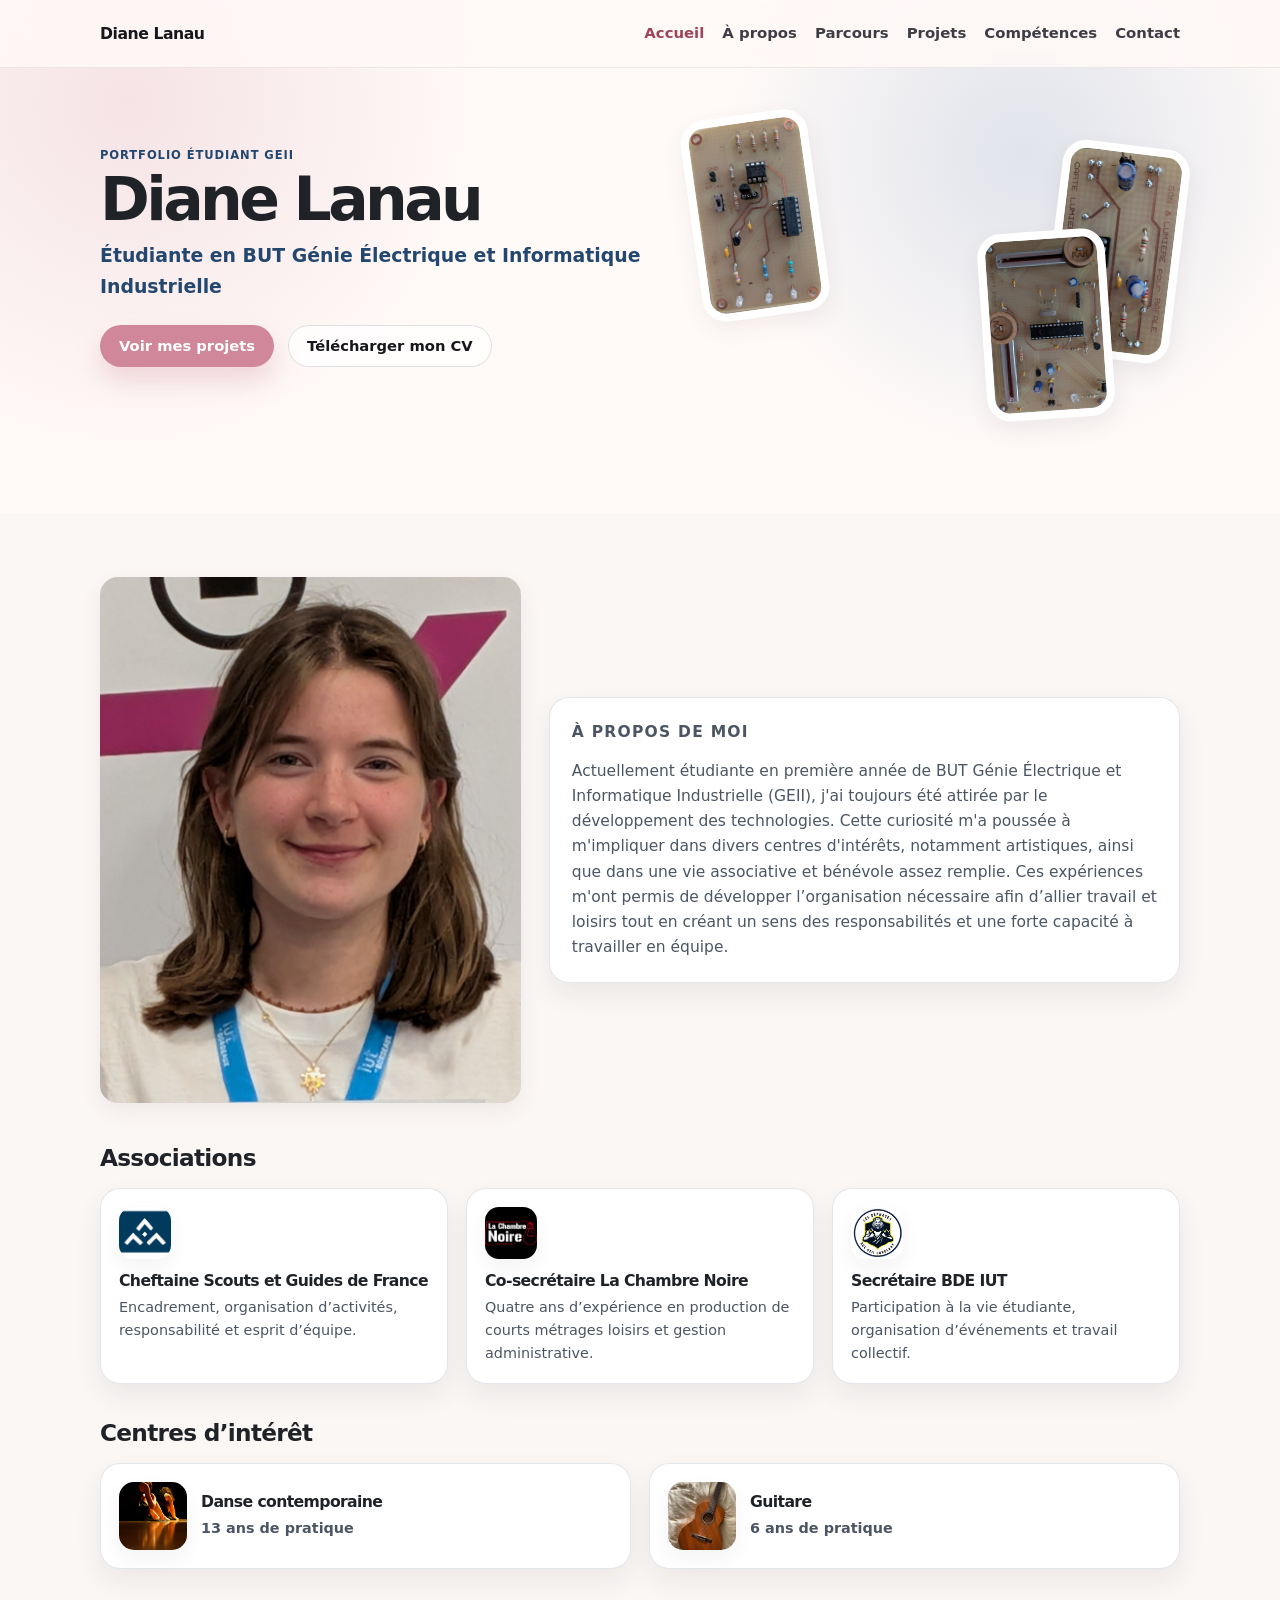
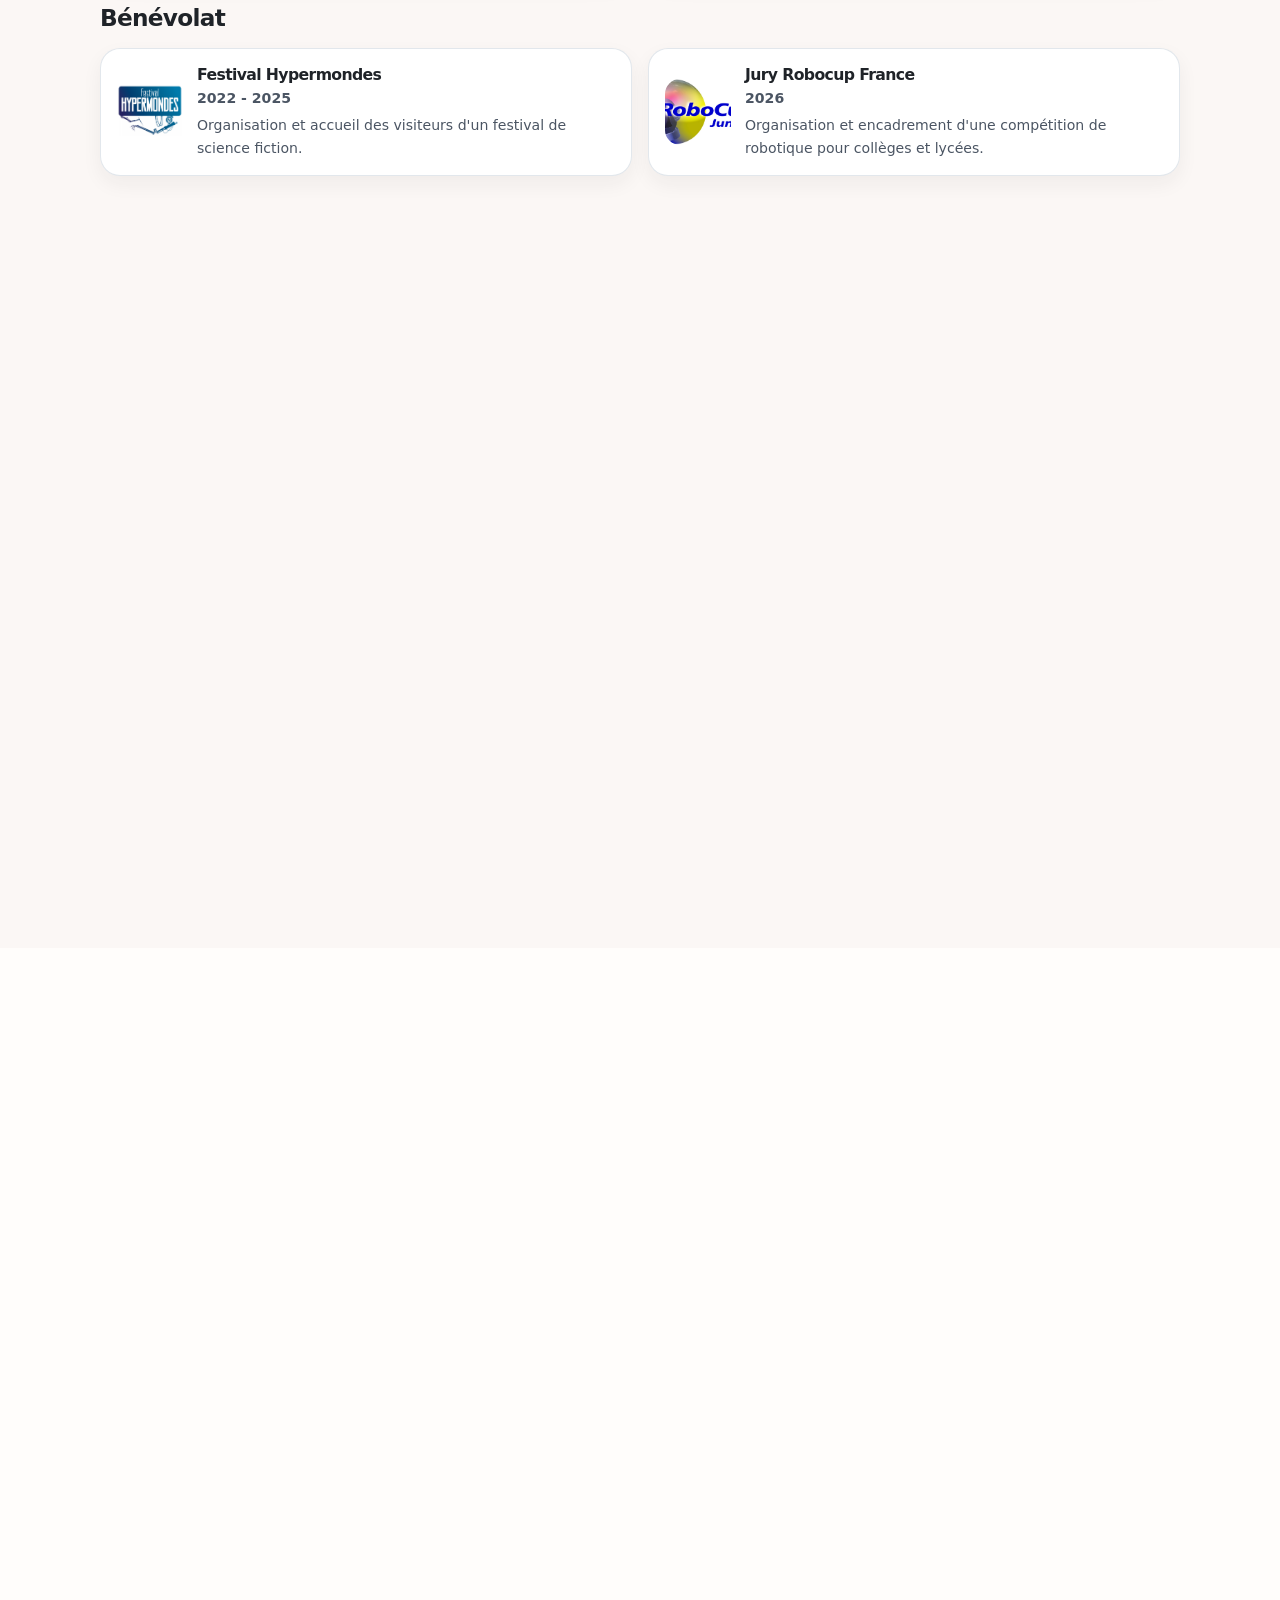
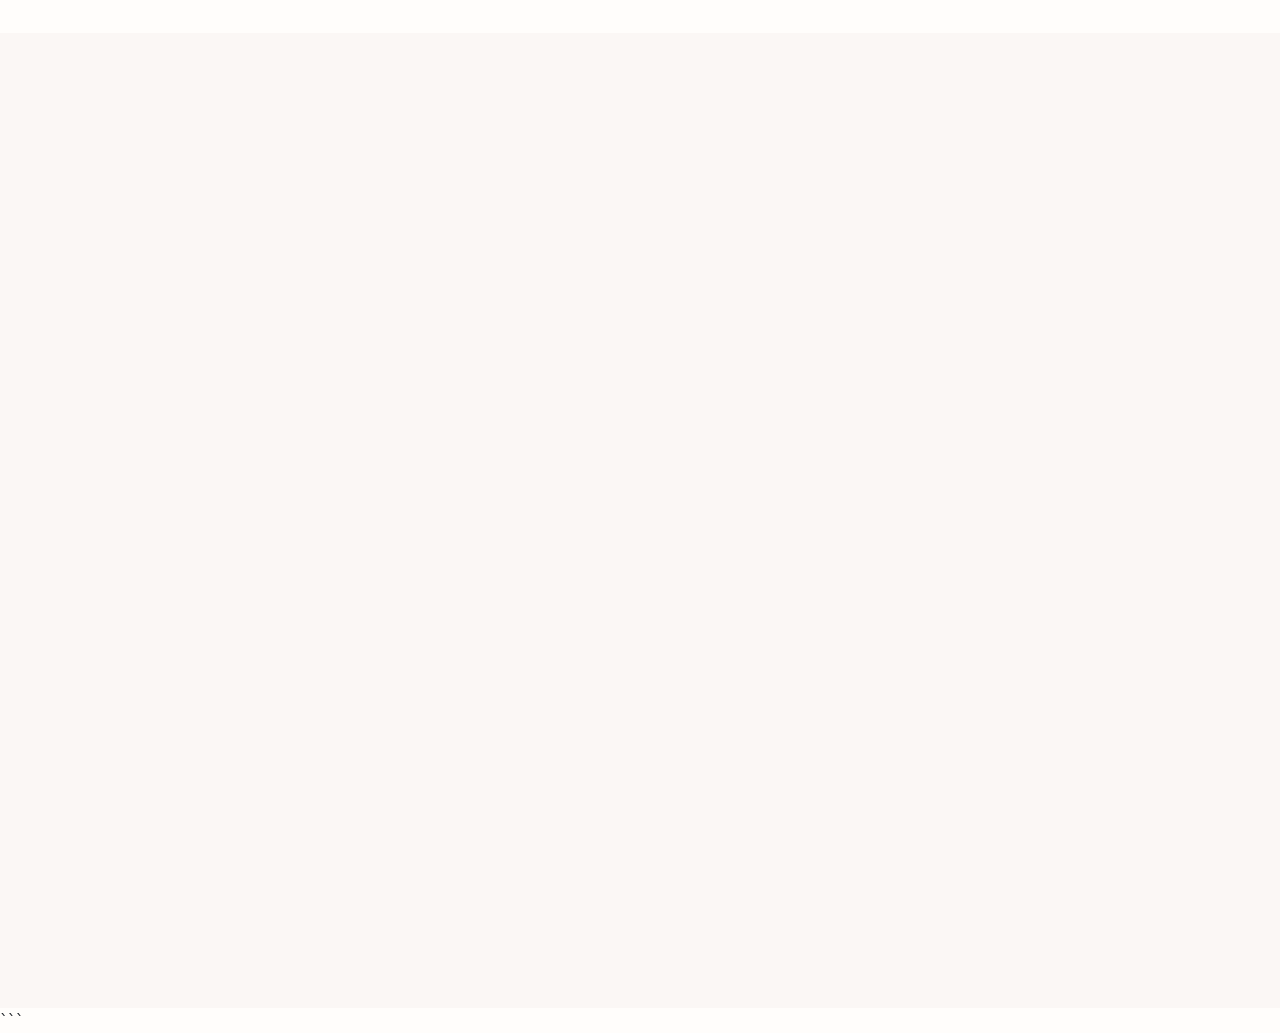
==== commit 17d4bde8: "Refine project description for thermometer design Updated project description for clarity and concis" ====
--- a/index.html
+++ b/index.html
@@ -778,9 +778,8 @@
               <h3>Thermomètre de bain avec LEDs</h3>
 
               <p class="project-description">
-                Projet de conception plus complet autour d’un thermomètre indiquant la température
-                de l’eau grâce à trois LEDs. Il montre une progression dans le dimensionnement,
-                la conception préliminaire et la vérification.
+                Projet de conception d’un thermomètre indiquant la température
+                de l’eau grâce à trois LEDs. 
               </p>
 
               <a class="text-link" href="pages/projet-thermometre.html">
@@ -1065,4 +1064,4 @@
 </body>
 </html>
 
-```+```
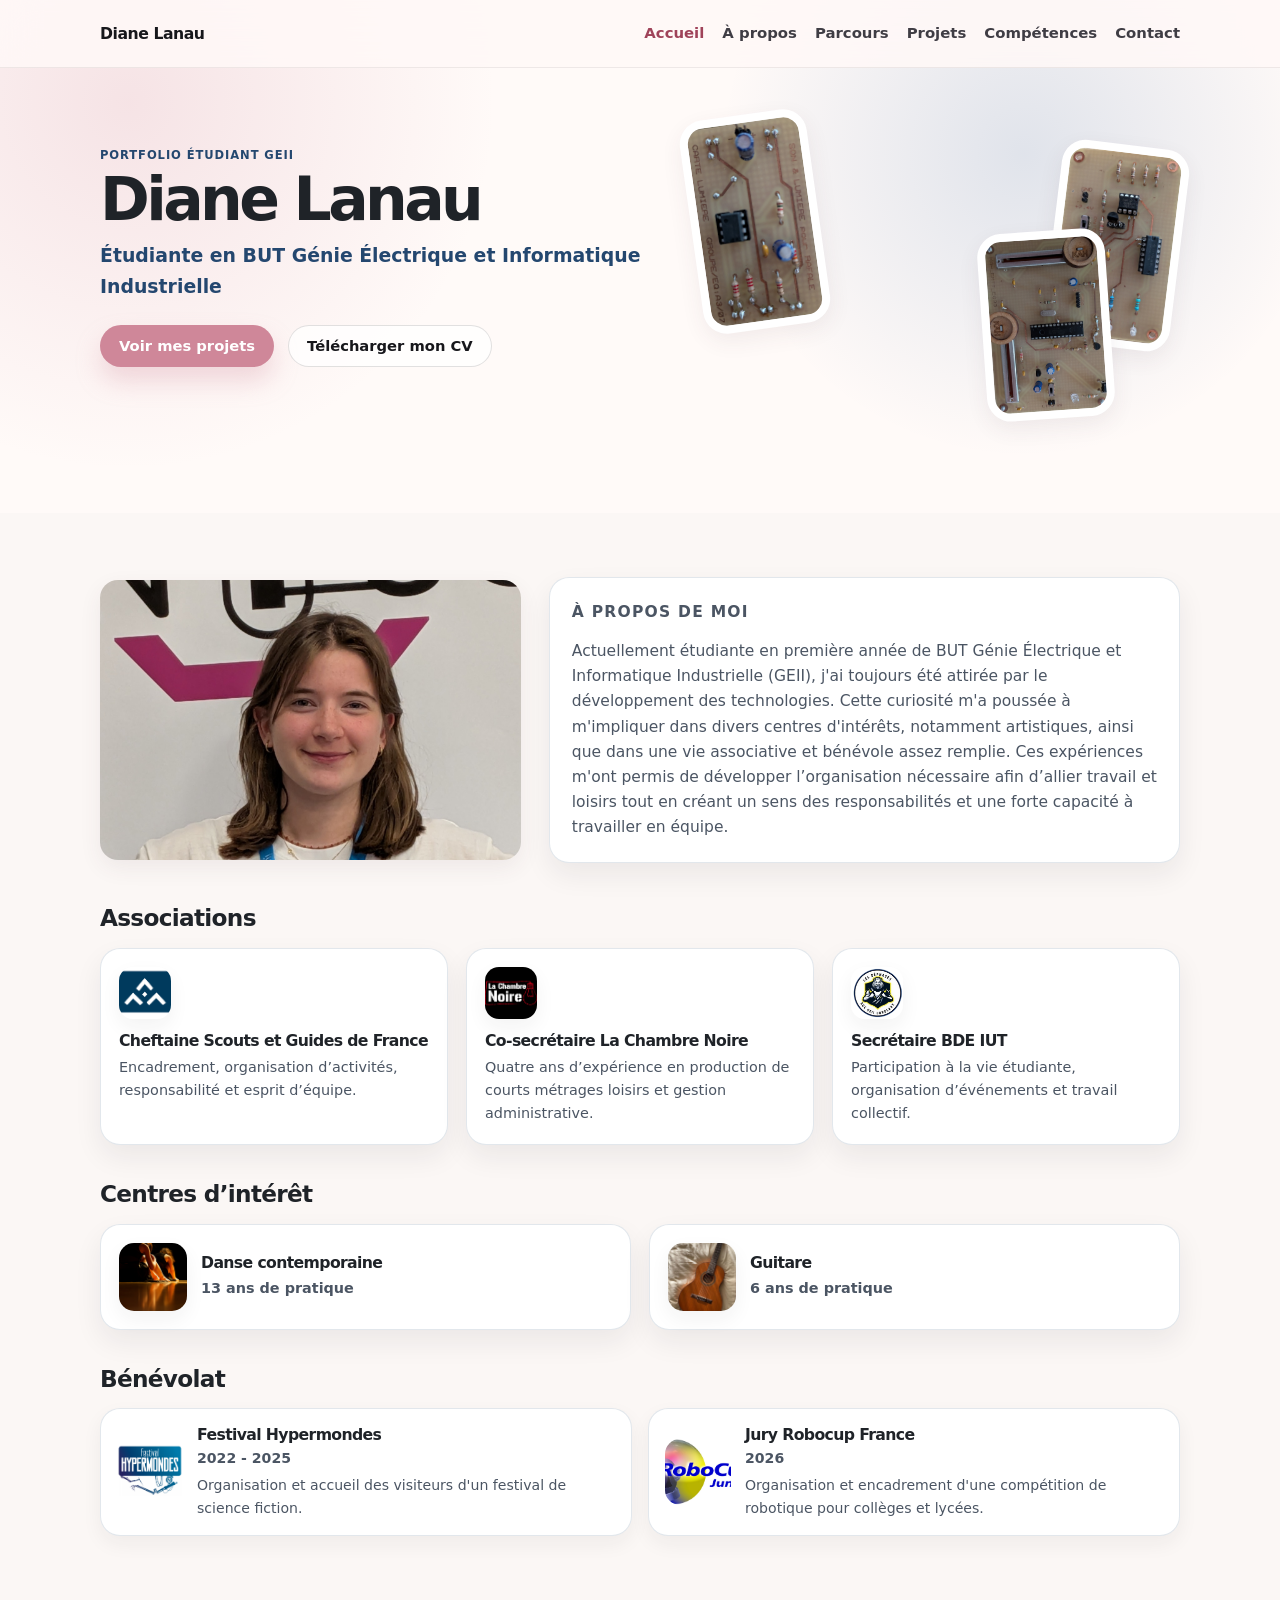
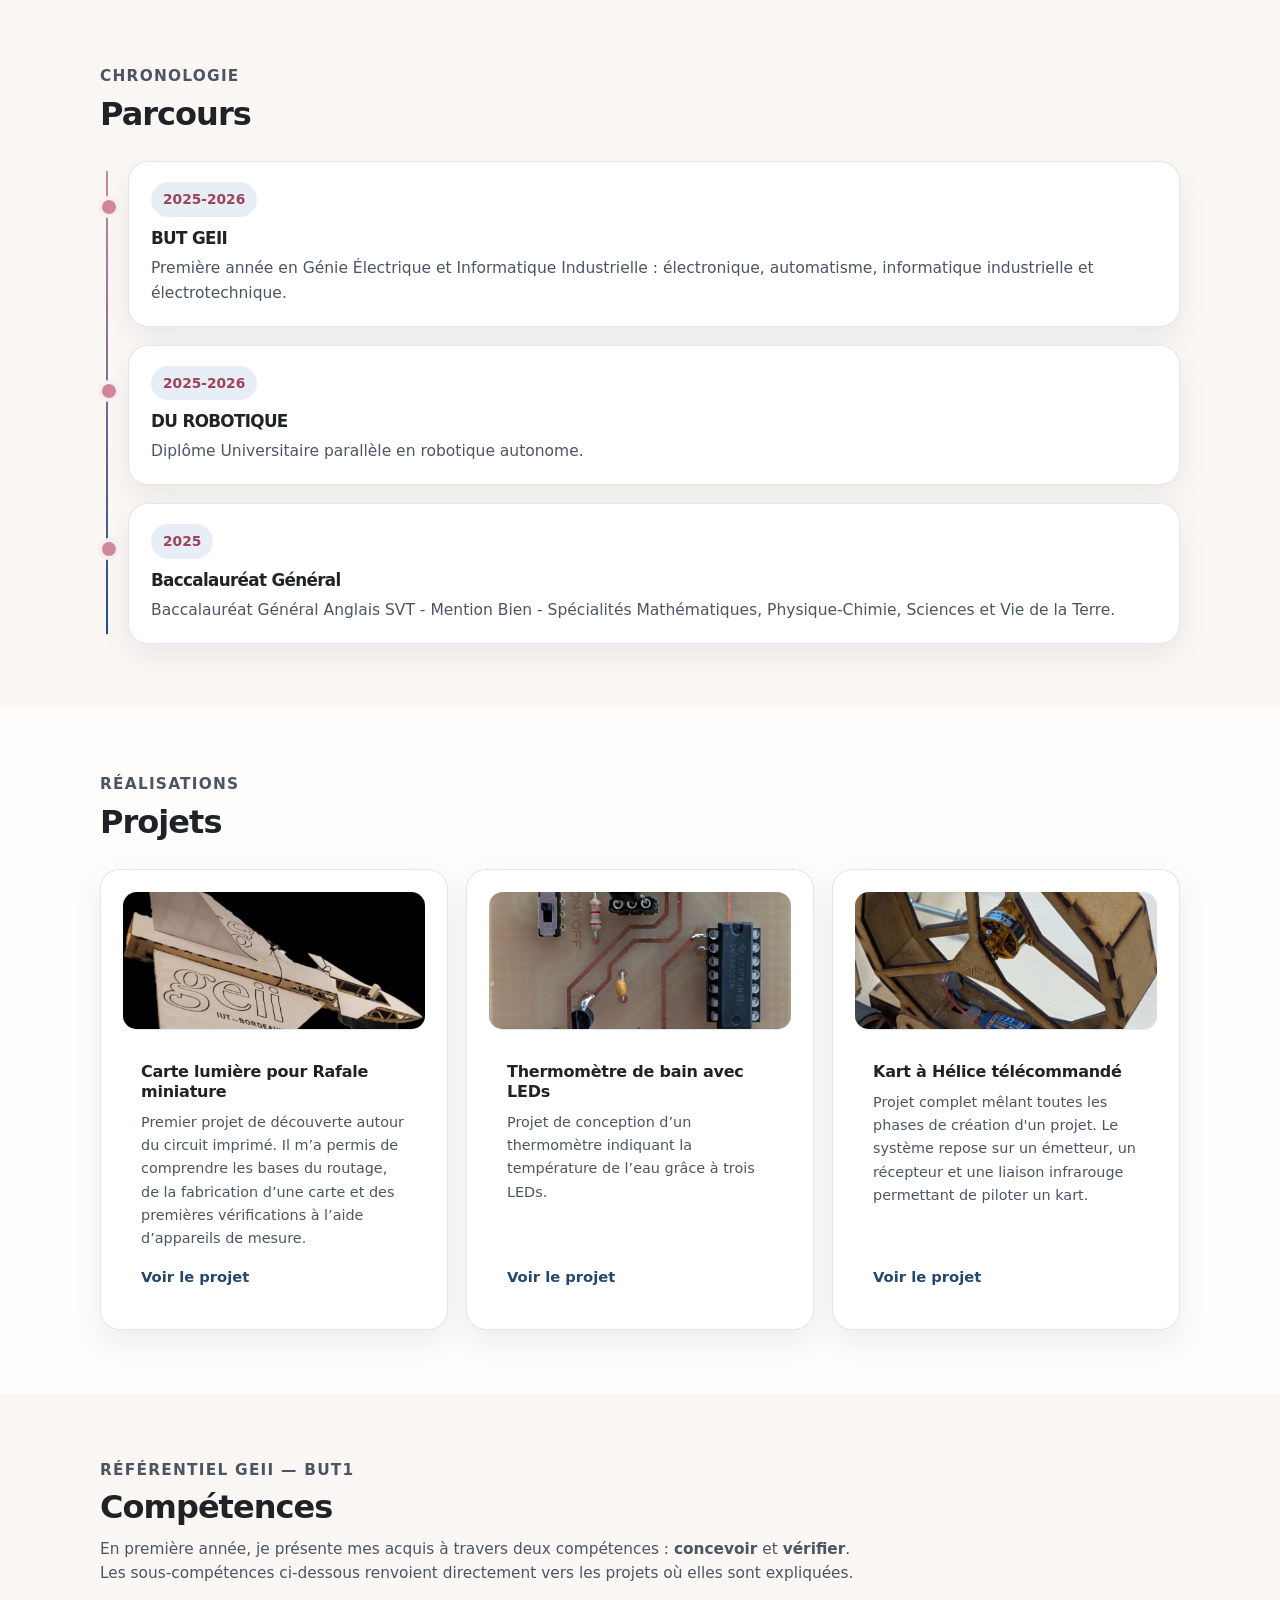
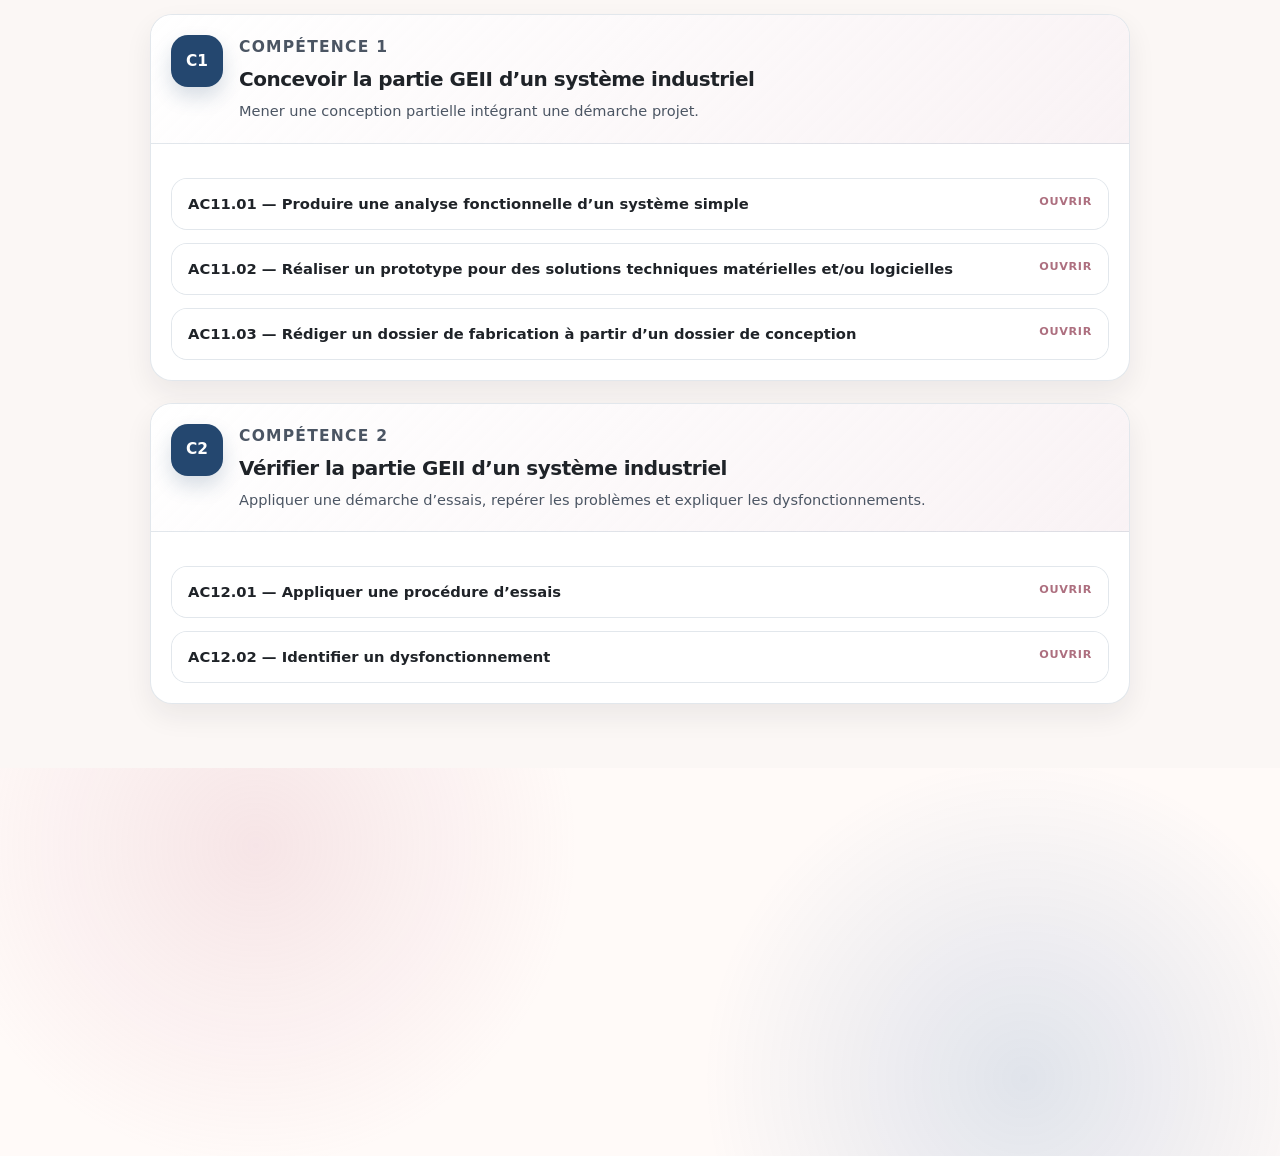
==== commit 1e8eb710: "Mise à jour du portfolio" ====
--- a/index.html
+++ b/index.html
@@ -542,19 +542,19 @@
           <img
             class="floating-card floating-card-1"
             src="assets/images/photos/hero-project-1.jpg"
-            alt="Emplacement image projet électronique 1"
+            alt="Carte électronique du projet Rafale"
           />
 
           <img
             class="floating-card floating-card-2"
             src="assets/images/photos/hero-project-2.jpg"
-            alt="Emplacement image projet électronique 2"
+            alt="Carte électronique du thermomètre de bain"
           />
 
           <img
             class="floating-card floating-card-3"
             src="assets/images/photos/hero-project-3.jpg"
-            alt="Emplacement image projet électronique 3"
+            alt="Carte électronique du kart à hélice"
           />
         </div>
       </div>
@@ -563,10 +563,10 @@
     <section id="apropos" class="section-padding soft-bg">
       <div class="container reveal">
         <div class="two-columns about-main">
-          <div class="image-frame">
+          <div class="image-frame about-portrait">
             <img
               src="assets/images/photos/about.jpg"
-              alt="Photo ou illustration pour la section à propos"
+              alt="Diane Lanau"
             />
           </div>
 
@@ -590,7 +590,7 @@
             <article class="card feature-card">
               <img
                 src="assets/images/photos/association-scouts.jpg"
-                alt="Emplacement logo Scouts et Guides de France"
+                alt="Scouts et Guides de France"
               />
 
               <h3>Cheftaine Scouts et Guides de France</h3>
@@ -603,7 +603,7 @@
             <article class="card feature-card">
               <img
                 src="assets/images/photos/association-chambre-noire.jpg"
-                alt="Emplacement logo La Chambre Noire"
+                alt="La Chambre Noire"
               />
 
               <h3>Co-secrétaire La Chambre Noire</h3>
@@ -616,7 +616,7 @@
             <article class="card feature-card">
               <img
                 src="assets/images/photos/association-bde.jpg"
-                alt="Emplacement logo BDE IUT"
+                alt="BDE IUT"
               />
 
               <h3>Secrétaire BDE IUT</h3>
@@ -638,7 +638,7 @@
             <article class="card interest-card">
               <img
                 src="assets/images/photos/danse.jpg"
-                alt="Emplacement image danse contemporaine"
+                alt="Danse contemporaine"
               />
 
               <div>
@@ -650,7 +650,7 @@
             <article class="card interest-card">
               <img
                 src="assets/images/photos/guitare.jpg"
-                alt="Emplacement image guitare"
+                alt="Guitare"
               />
 
               <div>
@@ -670,7 +670,7 @@
             <article class="card volunteer-card compact">
               <img
                 src="assets/images/photos/hypermondes.jpg"
-                alt="Emplacement image Festival Hypermondes"
+                alt="Festival Hypermondes"
               />
 
               <div>
@@ -685,7 +685,7 @@
             <article class="card volunteer-card compact">
               <img
                 src="assets/images/photos/robocup.jpg"
-                alt="Emplacement image Jury Robocup France"
+                alt="Jury Robocup France"
               />
 
               <div>
@@ -750,7 +750,7 @@
           <article class="card project-card">
             <img
               src="assets/images/photos/project-rafale-card.jpg"
-              alt="Emplacement image carte lumière Rafale miniature"
+              alt="Carte lumière Rafale miniature"
             />
 
             <div class="project-content">
@@ -771,7 +771,7 @@
           <article class="card project-card">
             <img
               src="assets/images/photos/project-thermometre-card.jpg"
-              alt="Emplacement image thermomètre de bain avec LEDs"
+              alt="Thermomètre de bain avec LEDs"
             />
 
             <div class="project-content">
@@ -791,7 +791,7 @@
           <article class="card project-card">
             <img
               src="assets/images/photos/project-kart-card.jpg"
-              alt="Emplacement image kart à hélice"
+              alt="Kart à hélice"
             />
 
             <div class="project-content">
@@ -1060,8 +1060,25 @@
         </div>
       </div>
     </section>
+
+    <section id="contact" class="section-padding contact-section">
+      <div class="container reveal">
+        <article class="card contact-card">
+          <p class="eyebrow">Contact</p>
+
+          <h2>Me contacter</h2>
+
+          <p>
+            Pour échanger au sujet de mon parcours, d’un projet ou d’une opportunité, vous pouvez me contacter par mail.
+          </p>
+
+          <div class="contact-links">
+            <a href="mailto:lanaudiane@gmail.com">lanaudiane@gmail.com</a>
+            <a href="#" aria-label="Lien LinkedIn à ajouter plus tard">LinkedIn</a>
+          </div>
+        </article>
+      </div>
+    </section>
   </main>
 </body>
 </html>
-
-```
--- a/style.css
+++ b/style.css
@@ -1244,6 +1244,11 @@
   border-radius: 18px;
 }
 
+.about-portrait img {
+  aspect-ratio: 3 / 2;
+  object-position: 50% 6%;
+}
+
 .project-cover {
   aspect-ratio: 16 / 10;
   border-radius: 20px;
